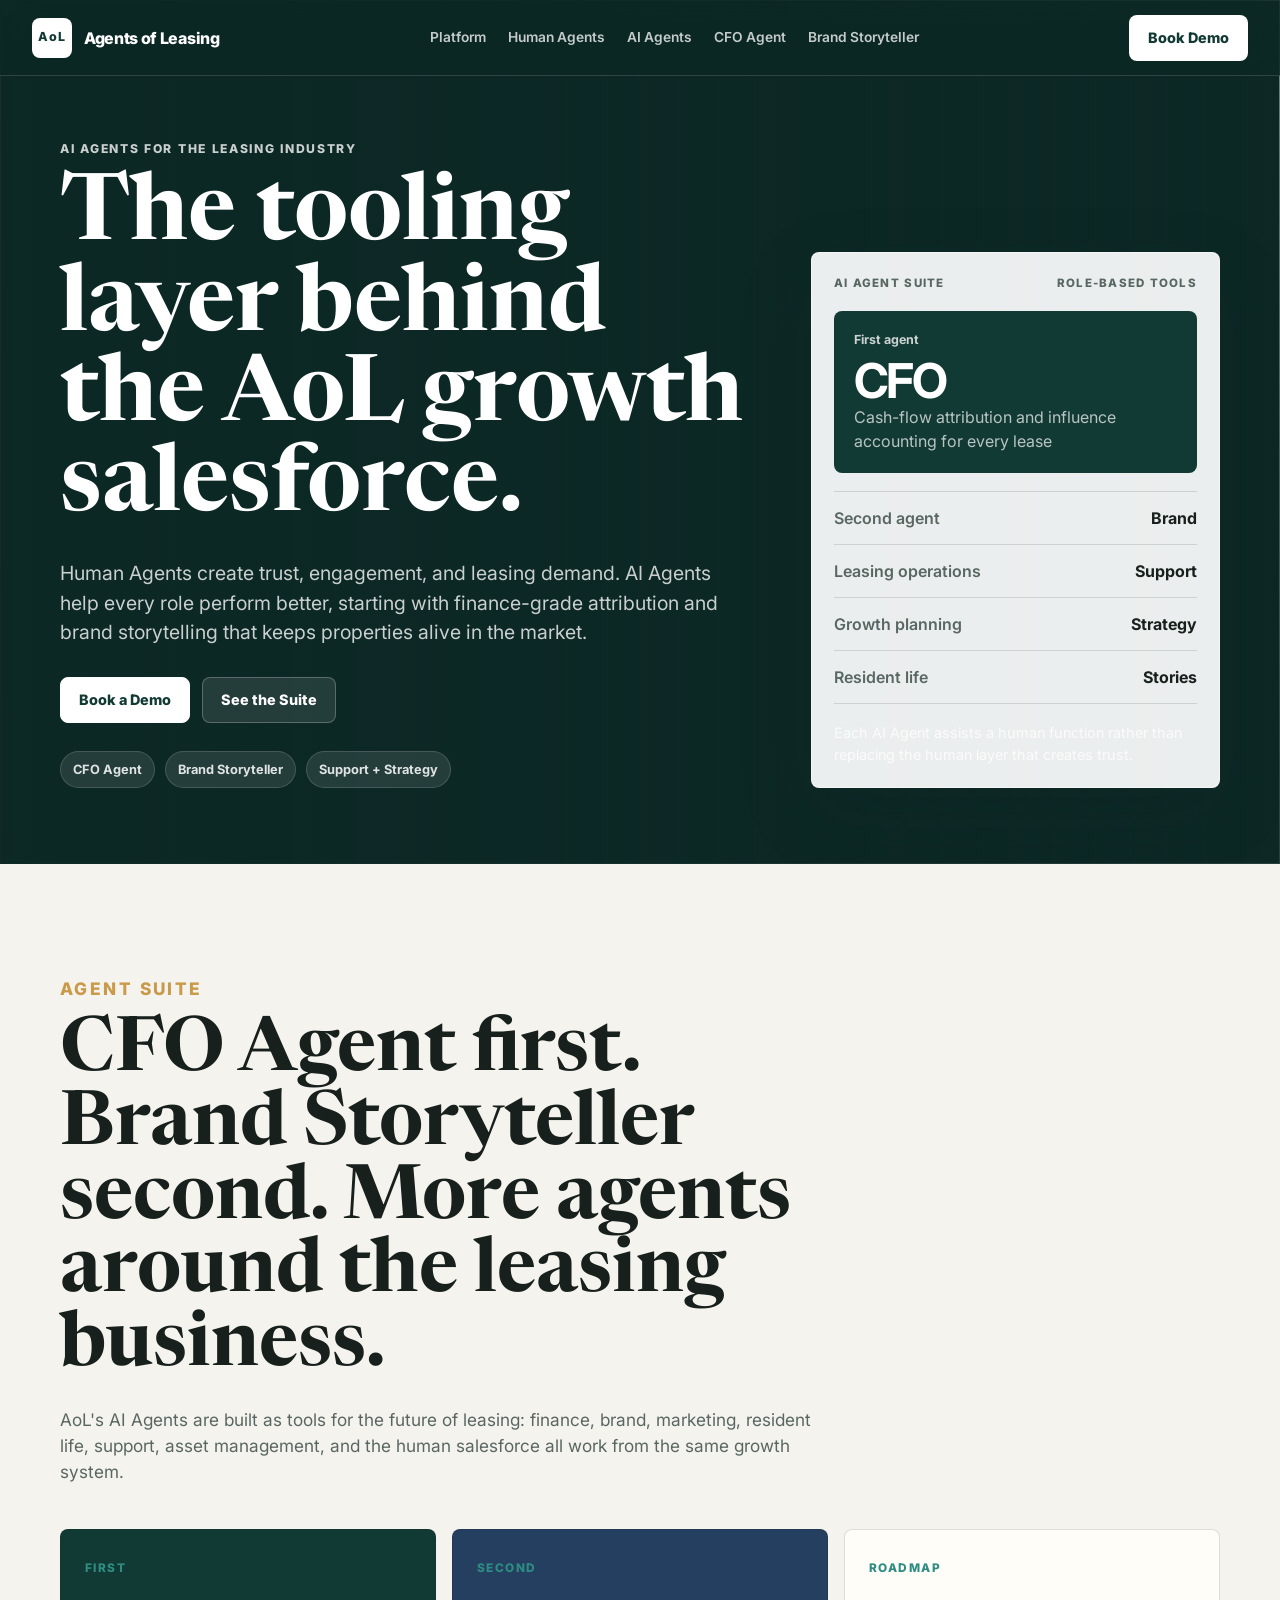
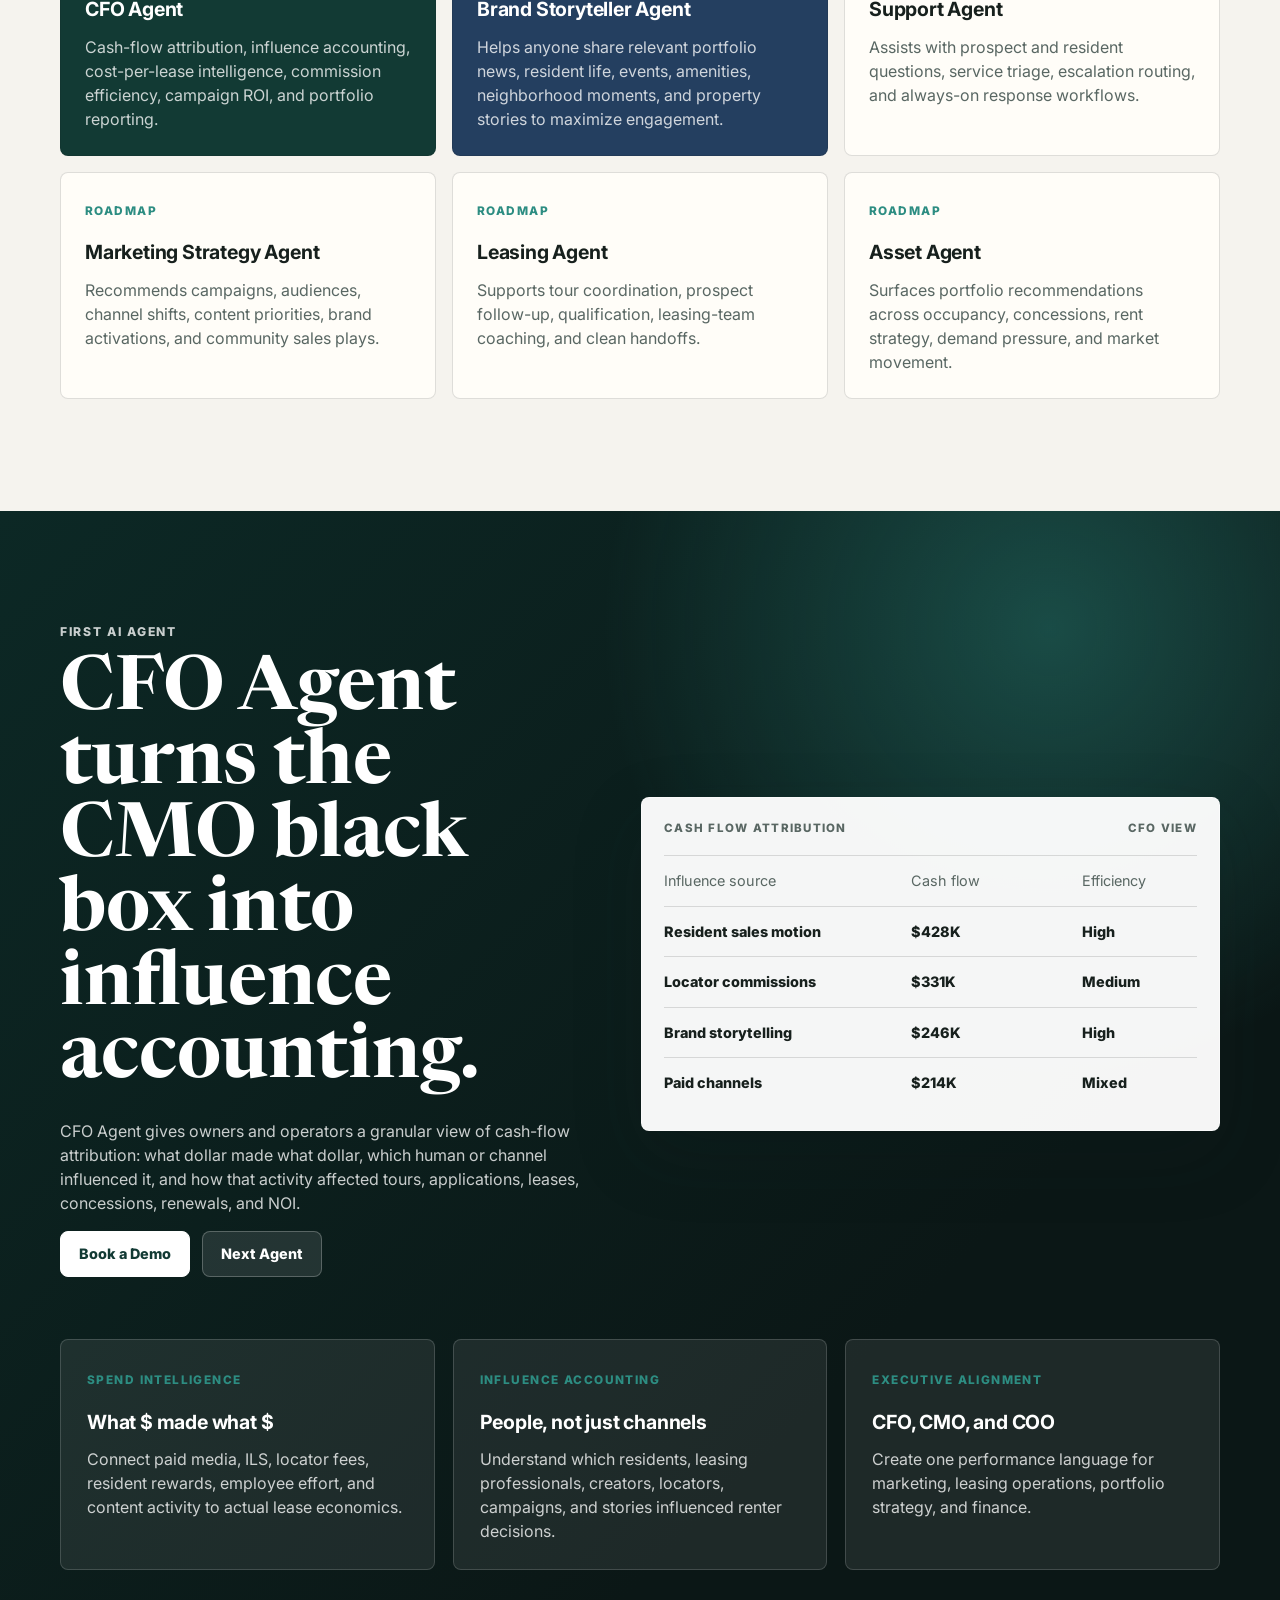
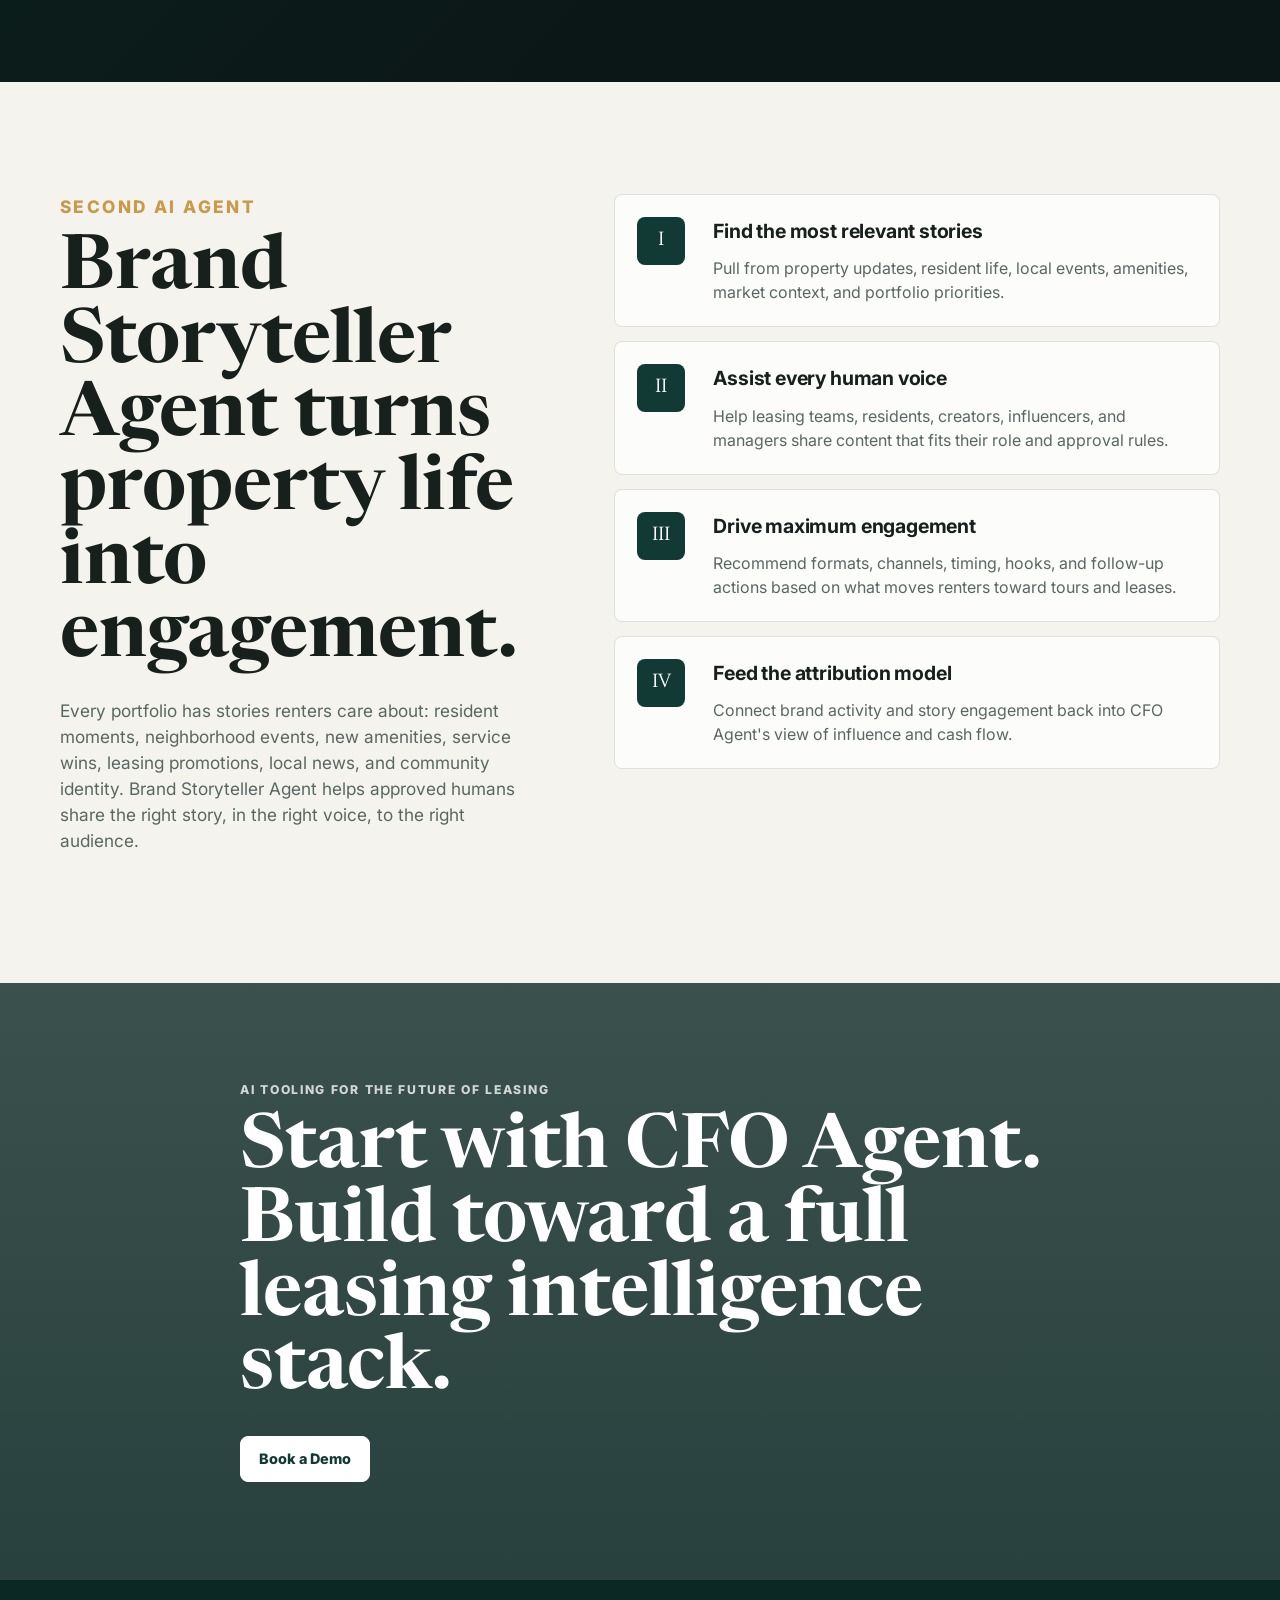
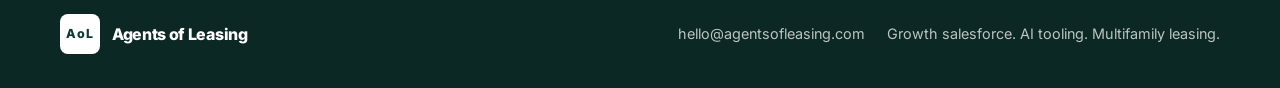
==== ai-agents.html @ eb7c2d9a "Create Agents of Leasing launch site" ====
<!DOCTYPE html>
<html lang="en">
<head>
  <meta charset="UTF-8" />
  <meta name="viewport" content="width=device-width, initial-scale=1.0" />
  <title>Agents of Leasing - AI Agents for the Future of Leasing</title>
  <meta name="description" content="AI Agents for multifamily leasing, starting with the CFO Agent for cash-flow attribution and the Brand Storyteller Agent for portfolio engagement." />
  <meta property="og:title" content="Agents of Leasing - AI Agents for the Future of Leasing" />
  <meta property="og:description" content="CFO Agent first. Brand Storyteller second. A full AI tooling layer for leasing, marketing, support, residents, and asset teams." />
  <meta property="og:type" content="website" />
  <meta property="og:image" content="https://images.unsplash.com/photo-1486406146926-c627a92ad1ab?auto=format&fit=crop&w=1600&q=80" />
  <meta name="twitter:card" content="summary_large_image" />
  <link rel="preconnect" href="https://images.unsplash.com" />
  <link rel="preconnect" href="https://fonts.googleapis.com" />
  <link rel="preconnect" href="https://fonts.gstatic.com" crossorigin />
  <link href="https://fonts.googleapis.com/css2?family=Inter:wght@400;500;600;700;800&family=Newsreader:opsz,wght@6..72,500;6..72,650&display=swap" rel="stylesheet" />
  <link rel="stylesheet" href="styles.css" />
</head>
<body>
  <header class="site-header">
    <a class="brand" href="index.html" aria-label="Agents of Leasing home">
      <span class="brand-mark">AoL</span>
      <span>Agents of Leasing</span>
    </a>
    <button class="nav-toggle" type="button" aria-label="Toggle navigation" aria-expanded="false">
      <span></span>
      <span></span>
      <span></span>
    </button>
    <nav class="site-nav" aria-label="Primary navigation">
      <a href="index.html#model">Platform</a>
      <a href="index.html#advocates">Human Agents</a>
      <a href="ai-agents.html" aria-current="page">AI Agents</a>
      <a href="#cfo-agent">CFO Agent</a>
      <a href="#brand-agent">Brand Storyteller</a>
    </nav>
    <a class="header-cta" href="mailto:hello@agentsofleasing.com?subject=Agents%20of%20Leasing%20Demo">Book Demo</a>
  </header>

  <main id="top">
    <section class="hero section-dark page-hero">
      <div class="hero-media" aria-hidden="true">
        <img src="https://images.unsplash.com/photo-1486406146926-c627a92ad1ab?auto=format&fit=crop&w=2400&q=85" alt="" />
      </div>
      <div class="hero-overlay" aria-hidden="true"></div>
      <div class="container hero-grid">
        <div class="hero-copy">
          <p class="eyebrow">AI agents for the leasing industry</p>
          <h1>The tooling layer behind the AoL growth salesforce.</h1>
          <p class="hero-lede">
            Human Agents create trust, engagement, and leasing demand. AI Agents help every role perform better, starting with finance-grade attribution and brand storytelling that keeps properties alive in the market.
          </p>
          <div class="hero-actions">
            <a class="btn btn-primary" href="mailto:hello@agentsofleasing.com?subject=Agents%20of%20Leasing%20Demo">Book a Demo</a>
            <a class="btn btn-secondary" href="#agent-suite">See the Suite</a>
          </div>
          <div class="hero-points" aria-label="AI agent highlights">
            <span>CFO Agent</span>
            <span>Brand Storyteller</span>
            <span>Support + Strategy</span>
          </div>
        </div>
        <aside class="signal-panel" aria-label="AI agent suite preview">
          <div class="panel-topline">
            <span>AI Agent Suite</span>
            <span>Role-Based Tools</span>
          </div>
          <div class="cashflow-card">
            <p class="metric-label">First agent</p>
            <strong>CFO</strong>
            <span>Cash-flow attribution and influence accounting for every lease</span>
          </div>
          <div class="attribution-list">
            <div>
              <span>Second agent</span>
              <strong>Brand</strong>
            </div>
            <div>
              <span>Leasing operations</span>
              <strong>Support</strong>
            </div>
            <div>
              <span>Growth planning</span>
              <strong>Strategy</strong>
            </div>
            <div>
              <span>Resident life</span>
              <strong>Stories</strong>
            </div>
          </div>
          <p class="panel-note">Each AI Agent assists a human function rather than replacing the human layer that creates trust.</p>
        </aside>
      </div>
    </section>

    <section class="section" id="agent-suite">
      <div class="container">
        <div class="section-heading compact">
          <p class="eyebrow">Agent suite</p>
          <h2>CFO Agent first. Brand Storyteller second. More agents around the leasing business.</h2>
          <p>
            AoL's AI Agents are built as tools for the future of leasing: finance, brand, marketing, resident life, support, asset management, and the human salesforce all work from the same growth system.
          </p>
        </div>
        <div class="agent-grid">
          <article class="feature-card highlighted">
            <span>First</span>
            <h3>CFO Agent</h3>
            <p>Cash-flow attribution, influence accounting, cost-per-lease intelligence, commission efficiency, campaign ROI, and portfolio reporting.</p>
          </article>
          <article class="feature-card highlighted-alt">
            <span>Second</span>
            <h3>Brand Storyteller Agent</h3>
            <p>Helps anyone share relevant portfolio news, resident life, events, amenities, neighborhood moments, and property stories to maximize engagement.</p>
          </article>
          <article class="feature-card">
            <span>Roadmap</span>
            <h3>Support Agent</h3>
            <p>Assists with prospect and resident questions, service triage, escalation routing, and always-on response workflows.</p>
          </article>
          <article class="feature-card">
            <span>Roadmap</span>
            <h3>Marketing Strategy Agent</h3>
            <p>Recommends campaigns, audiences, channel shifts, content priorities, brand activations, and community sales plays.</p>
          </article>
          <article class="feature-card">
            <span>Roadmap</span>
            <h3>Leasing Agent</h3>
            <p>Supports tour coordination, prospect follow-up, qualification, leasing-team coaching, and clean handoffs.</p>
          </article>
          <article class="feature-card">
            <span>Roadmap</span>
            <h3>Asset Agent</h3>
            <p>Surfaces portfolio recommendations across occupancy, concessions, rent strategy, demand pressure, and market movement.</p>
          </article>
        </div>
      </div>
    </section>

    <section class="section cfo-section section-dark" id="cfo-agent">
      <div class="container cfo-grid">
        <div>
          <p class="eyebrow">First AI Agent</p>
          <h2>CFO Agent turns the CMO black box into influence accounting.</h2>
          <p>
            CFO Agent gives owners and operators a granular view of cash-flow attribution: what dollar made what dollar, which human or channel influenced it, and how that activity affected tours, applications, leases, concessions, renewals, and NOI.
          </p>
          <div class="hero-actions">
            <a class="btn btn-primary" href="mailto:hello@agentsofleasing.com?subject=Agents%20of%20Leasing%20Demo">Book a Demo</a>
            <a class="btn btn-secondary" href="#brand-agent">Next Agent</a>
          </div>
        </div>
        <div class="ledger">
          <div class="ledger-header">
            <span>Cash Flow Attribution</span>
            <span>CFO View</span>
          </div>
          <div class="ledger-row">
            <span>Influence source</span>
            <span>Cash flow</span>
            <span>Efficiency</span>
          </div>
          <div class="ledger-row strong">
            <span>Resident sales motion</span>
            <span>$428K</span>
            <span>High</span>
          </div>
          <div class="ledger-row strong">
            <span>Locator commissions</span>
            <span>$331K</span>
            <span>Medium</span>
          </div>
          <div class="ledger-row strong">
            <span>Brand storytelling</span>
            <span>$246K</span>
            <span>High</span>
          </div>
          <div class="ledger-row strong">
            <span>Paid channels</span>
            <span>$214K</span>
            <span>Mixed</span>
          </div>
        </div>
      </div>
      <div class="container intelligence-grid">
        <article>
          <span>Spend intelligence</span>
          <h3>What $ made what $</h3>
          <p>Connect paid media, ILS, locator fees, resident rewards, employee effort, and content activity to actual lease economics.</p>
        </article>
        <article>
          <span>Influence accounting</span>
          <h3>People, not just channels</h3>
          <p>Understand which residents, leasing professionals, creators, locators, campaigns, and stories influenced renter decisions.</p>
        </article>
        <article>
          <span>Executive alignment</span>
          <h3>CFO, CMO, and COO</h3>
          <p>Create one performance language for marketing, leasing operations, portfolio strategy, and finance.</p>
        </article>
      </div>
    </section>

    <section class="section" id="brand-agent">
      <div class="container split">
        <div>
          <p class="eyebrow">Second AI Agent</p>
          <h2>Brand Storyteller Agent turns property life into engagement.</h2>
          <p>
            Every portfolio has stories renters care about: resident moments, neighborhood events, new amenities, service wins, leasing promotions, local news, and community identity. Brand Storyteller Agent helps approved humans share the right story, in the right voice, to the right audience.
          </p>
        </div>
        <ol class="steps">
          <li>
            <span>I</span>
            <div>
              <h3>Find the most relevant stories</h3>
              <p>Pull from property updates, resident life, local events, amenities, market context, and portfolio priorities.</p>
            </div>
          </li>
          <li>
            <span>II</span>
            <div>
              <h3>Assist every human voice</h3>
              <p>Help leasing teams, residents, creators, influencers, and managers share content that fits their role and approval rules.</p>
            </div>
          </li>
          <li>
            <span>III</span>
            <div>
              <h3>Drive maximum engagement</h3>
              <p>Recommend formats, channels, timing, hooks, and follow-up actions based on what moves renters toward tours and leases.</p>
            </div>
          </li>
          <li>
            <span>IV</span>
            <div>
              <h3>Feed the attribution model</h3>
              <p>Connect brand activity and story engagement back into CFO Agent's view of influence and cash flow.</p>
            </div>
          </li>
        </ol>
      </div>
    </section>

    <section class="final-cta section-dark">
      <div class="container final-inner">
        <p class="eyebrow">AI tooling for the future of leasing</p>
        <h2>Start with CFO Agent. Build toward a full leasing intelligence stack.</h2>
        <a class="btn btn-primary" href="mailto:hello@agentsofleasing.com?subject=Agents%20of%20Leasing%20Demo">Book a Demo</a>
      </div>
    </section>
  </main>

  <footer class="site-footer">
    <div class="container footer-inner">
      <a class="brand" href="index.html" aria-label="Agents of Leasing home">
        <span class="brand-mark">AoL</span>
        <span>Agents of Leasing</span>
      </a>
      <div>
        <a href="mailto:hello@agentsofleasing.com">hello@agentsofleasing.com</a>
        <span>Growth salesforce. AI tooling. Multifamily leasing.</span>
      </div>
    </div>
  </footer>

  <script src="script.js"></script>
</body>
</html>
---- styles.css ----
:root {
  --ink: #17201d;
  --muted: #596763;
  --paper: #f5f3ee;
  --paper-strong: #fffdf8;
  --line: rgba(23, 32, 29, 0.14);
  --forest: #123a34;
  --forest-2: #0c2825;
  --teal: #2d8d82;
  --gold: #c99a4a;
  --sage: #dfe8df;
  --white: #ffffff;
  --shadow: 0 24px 70px rgba(15, 35, 31, 0.18);
}

* {
  box-sizing: border-box;
}

html {
  scroll-behavior: smooth;
}

body {
  margin: 0;
  background: var(--paper);
  color: var(--ink);
  font-family: Inter, system-ui, -apple-system, BlinkMacSystemFont, "Segoe UI", sans-serif;
  line-height: 1.5;
}

body.nav-open {
  overflow: hidden;
}

a {
  color: inherit;
  text-decoration: none;
}

img {
  display: block;
  max-width: 100%;
}

.container {
  width: min(1160px, calc(100% - 40px));
  margin: 0 auto;
}

.site-header {
  position: fixed;
  top: 0;
  left: 0;
  right: 0;
  z-index: 20;
  display: grid;
  grid-template-columns: auto 1fr auto;
  align-items: center;
  gap: 28px;
  min-height: 76px;
  padding: 0 32px;
  color: var(--white);
  background: rgba(12, 40, 37, 0.78);
  border-bottom: 1px solid rgba(255, 255, 255, 0.14);
  backdrop-filter: blur(18px);
}

.brand {
  display: inline-flex;
  align-items: center;
  gap: 12px;
  font-weight: 800;
  letter-spacing: -0.02em;
}

.brand-mark {
  display: grid;
  place-items: center;
  width: 40px;
  height: 40px;
  color: var(--forest);
  background: var(--white);
  border-radius: 8px;
  font-size: 0.78rem;
  letter-spacing: 0.08em;
}

.site-nav {
  justify-self: center;
  display: flex;
  align-items: center;
  gap: 22px;
  color: rgba(255, 255, 255, 0.76);
  font-size: 0.86rem;
  font-weight: 600;
}

.site-nav a:hover {
  color: var(--white);
}

.header-cta,
.btn {
  display: inline-flex;
  align-items: center;
  justify-content: center;
  min-height: 46px;
  padding: 0 18px;
  border-radius: 8px;
  font-size: 0.9rem;
  font-weight: 800;
  border: 1px solid transparent;
  white-space: nowrap;
}

.header-cta {
  color: var(--forest);
  background: var(--white);
}

.nav-toggle {
  display: none;
  width: 44px;
  height: 44px;
  margin-left: auto;
  border: 1px solid rgba(255, 255, 255, 0.18);
  border-radius: 8px;
  background: rgba(255, 255, 255, 0.08);
}

.nav-toggle span {
  display: block;
  width: 18px;
  height: 2px;
  margin: 4px auto;
  background: var(--white);
}

.section {
  padding: 112px 0;
}

.section-dark {
  color: var(--white);
  background: var(--forest-2);
}

.hero {
  position: relative;
  min-height: 780px;
  display: flex;
  align-items: center;
  padding: 140px 0 76px;
  overflow: hidden;
}

.page-hero {
  min-height: 720px;
}

.hero-media,
.hero-overlay {
  position: absolute;
  inset: 0;
}

.hero-media img {
  width: 100%;
  height: 100%;
  object-fit: cover;
}

.hero-overlay {
  background:
    linear-gradient(90deg, rgba(12, 40, 37, 0.94) 0%, rgba(12, 40, 37, 0.84) 44%, rgba(12, 40, 37, 0.36) 100%),
    linear-gradient(0deg, rgba(12, 40, 37, 0.76), rgba(12, 40, 37, 0.08));
}

.hero-grid {
  position: relative;
  display: grid;
  grid-template-columns: minmax(0, 1.05fr) minmax(360px, 0.62fr);
  align-items: end;
  gap: 58px;
}

.hero-copy {
  max-width: 780px;
}

.eyebrow {
  margin: 0 0 14px;
  color: var(--gold);
  font-size: 0.76rem;
  font-weight: 800;
  letter-spacing: 0.14em;
  text-transform: uppercase;
}

h1,
h2,
h3,
p {
  margin-top: 0;
}

h1,
h2 {
  font-family: Newsreader, Georgia, serif;
  font-weight: 650;
  line-height: 0.98;
  letter-spacing: 0;
}

h1 {
  margin-bottom: 26px;
  font-size: clamp(3.9rem, 7.2vw, 5.8rem);
  max-width: 860px;
}

h2 {
  margin-bottom: 22px;
  font-size: clamp(2.65rem, 6vw, 4.7rem);
}

h3 {
  margin-bottom: 10px;
  font-size: 1.22rem;
  letter-spacing: -0.01em;
}

p {
  color: var(--muted);
}

.section-dark p,
.section-dark .hero-lede {
  color: rgba(255, 255, 255, 0.78);
}

.hero-lede {
  max-width: 680px;
  margin-bottom: 30px;
  font-size: 1.22rem;
}

.hero-actions {
  display: flex;
  flex-wrap: wrap;
  gap: 12px;
  align-items: center;
  margin-bottom: 28px;
}

.btn-primary {
  color: var(--forest);
  background: var(--white);
  border-color: var(--white);
}

.btn-primary:hover {
  transform: translateY(-1px);
}

.btn-secondary {
  color: var(--white);
  background: rgba(255, 255, 255, 0.1);
  border-color: rgba(255, 255, 255, 0.24);
}

.hero-points {
  display: flex;
  flex-wrap: wrap;
  gap: 10px;
}

.hero-points span {
  padding: 8px 12px;
  color: rgba(255, 255, 255, 0.86);
  background: rgba(255, 255, 255, 0.1);
  border: 1px solid rgba(255, 255, 255, 0.15);
  border-radius: 999px;
  font-size: 0.8rem;
  font-weight: 700;
}

.signal-panel,
.ledger {
  background: rgba(255, 255, 255, 0.92);
  color: var(--ink);
  border: 1px solid rgba(255, 255, 255, 0.44);
  border-radius: 8px;
  box-shadow: var(--shadow);
}

.signal-panel {
  padding: 22px;
}

.panel-topline,
.ledger-header,
.ledger-row,
.attribution-list div {
  display: flex;
  align-items: center;
  justify-content: space-between;
  gap: 18px;
}

.panel-topline,
.ledger-header {
  margin-bottom: 18px;
  color: var(--muted);
  font-size: 0.72rem;
  font-weight: 800;
  letter-spacing: 0.11em;
  text-transform: uppercase;
}

.cashflow-card {
  padding: 20px;
  background: var(--forest);
  border-radius: 8px;
}

.cashflow-card strong {
  display: block;
  color: var(--white);
  font-size: 3rem;
  line-height: 1;
  letter-spacing: -0.05em;
}

.cashflow-card span,
.metric-label {
  color: rgba(255, 255, 255, 0.7);
}

.metric-label {
  margin-bottom: 8px;
  font-size: 0.78rem;
  font-weight: 700;
}

.attribution-list {
  margin: 18px 0;
  border-top: 1px solid var(--line);
}

.attribution-list div {
  padding: 14px 0;
  border-bottom: 1px solid var(--line);
}

.attribution-list span {
  color: var(--muted);
  font-weight: 600;
}

.panel-note {
  margin-bottom: 0;
  font-size: 0.9rem;
}

.section-heading {
  max-width: 850px;
  margin-bottom: 44px;
}

.section-heading.compact {
  max-width: 760px;
}

.section-heading p,
.split > div > p,
.faq-grid > div > p {
  font-size: 1.08rem;
}

.problem-grid,
.intelligence-grid,
.outcomes {
  display: grid;
  grid-template-columns: repeat(3, 1fr);
  gap: 18px;
}

.problem-grid article,
.intelligence-grid article,
.feature-card,
.faq-list details {
  background: var(--paper-strong);
  border: 1px solid var(--line);
  border-radius: 8px;
}

.problem-grid article,
.intelligence-grid article {
  padding: 26px;
}

.problem-grid span,
.feature-card span,
.intelligence-grid span {
  display: inline-block;
  margin-bottom: 18px;
  color: var(--teal);
  font-size: 0.74rem;
  font-weight: 800;
  letter-spacing: 0.12em;
  text-transform: uppercase;
}

.band,
.outcome-band {
  background: var(--sage);
}

.split {
  display: grid;
  grid-template-columns: minmax(0, 0.8fr) minmax(420px, 1fr);
  gap: 70px;
  align-items: start;
}

.steps {
  display: grid;
  gap: 14px;
  padding: 0;
  margin: 0;
  list-style: none;
}

.steps li {
  display: grid;
  grid-template-columns: 58px 1fr;
  gap: 18px;
  padding: 22px;
  background: rgba(255, 255, 255, 0.72);
  border: 1px solid rgba(23, 32, 29, 0.12);
  border-radius: 8px;
}

.steps li > span {
  display: grid;
  place-items: center;
  width: 48px;
  height: 48px;
  color: var(--white);
  background: var(--forest);
  border-radius: 8px;
  font-family: Newsreader, Georgia, serif;
  font-size: 1.24rem;
}

.steps p,
.feature-card p,
.problem-grid p,
.intelligence-grid p,
.faq-list p {
  margin-bottom: 0;
}

.advocate-grid {
  display: grid;
  grid-template-columns: 1.15fr 1fr 1fr;
  gap: 18px;
}

.community-proof {
  display: grid;
  grid-template-columns: repeat(3, 1fr);
  gap: 0;
  margin: 0 0 22px;
  background: var(--forest);
  border: 1px solid rgba(23, 32, 29, 0.14);
  border-radius: 8px;
  overflow: hidden;
}

.community-proof div {
  display: grid;
  gap: 8px;
  padding: 22px;
  border-right: 1px solid rgba(255, 255, 255, 0.16);
}

.community-proof div:last-child {
  border-right: 0;
}

.community-proof strong {
  color: var(--white);
  font-size: 1.05rem;
}

.community-proof span {
  color: rgba(255, 255, 255, 0.72);
}

.feature-card {
  padding: 24px;
}

.advocate-card {
  grid-row: span 2;
  padding: 0;
  overflow: hidden;
}

.advocate-card img {
  width: 100%;
  height: 270px;
  object-fit: cover;
}

.advocate-card div {
  padding: 24px;
}

.cfo-section {
  background:
    radial-gradient(circle at 82% 10%, rgba(45, 141, 130, 0.42), transparent 30%),
    linear-gradient(135deg, var(--forest-2), #0b1716 70%);
}

.cfo-grid {
  display: grid;
  grid-template-columns: minmax(0, 0.9fr) minmax(440px, 1fr);
  gap: 60px;
  align-items: center;
}

.ledger {
  padding: 22px;
  background: rgba(255, 255, 255, 0.96);
}

.ledger-row {
  display: grid;
  grid-template-columns: 1.2fr 0.8fr 0.6fr;
  padding: 14px 0;
  border-top: 1px solid var(--line);
  color: var(--muted);
  font-size: 0.9rem;
}

.ledger-row.strong {
  color: var(--ink);
  font-weight: 800;
}

.intelligence-grid {
  margin-top: 34px;
}

.intelligence-grid article {
  background: rgba(255, 255, 255, 0.08);
  border-color: rgba(255, 255, 255, 0.16);
}

.intelligence-grid h3 {
  color: var(--white);
}

.roadmap-grid {
  display: grid;
  grid-template-columns: repeat(5, 1fr);
  gap: 14px;
}

.agent-grid {
  display: grid;
  grid-template-columns: repeat(3, 1fr);
  gap: 16px;
}

.highlighted {
  background: var(--forest);
  color: var(--white);
}

.highlighted p,
.highlighted-alt p {
  color: rgba(255, 255, 255, 0.78);
}

.highlighted-alt {
  background: #243f60;
  color: var(--white);
}

.outcomes {
  gap: 0;
  border: 1px solid var(--line);
  border-radius: 8px;
  overflow: hidden;
  background: var(--paper-strong);
}

.outcomes div {
  display: grid;
  gap: 10px;
  padding: 28px;
  border-right: 1px solid var(--line);
}

.outcomes div:last-child {
  border-right: 0;
}

.outcomes strong {
  font-size: 1.12rem;
}

.outcomes span {
  color: var(--muted);
}

.faq-grid {
  display: grid;
  grid-template-columns: minmax(0, 0.58fr) minmax(0, 1fr);
  gap: 60px;
}

.faq-list {
  display: grid;
  gap: 12px;
}

.faq-list details {
  padding: 20px 22px;
}

.faq-list summary {
  cursor: pointer;
  font-weight: 800;
}

.faq-list p {
  margin-top: 14px;
}

.final-cta {
  padding: 98px 0;
  background:
    linear-gradient(rgba(12, 40, 37, 0.8), rgba(12, 40, 37, 0.88)),
    url("https://images.unsplash.com/photo-1600573472550-8090b5e0745e?auto=format&fit=crop&w=2400&q=85") center/cover;
}

.final-inner {
  display: grid;
  justify-items: start;
  max-width: 800px;
}

.final-inner h2 {
  margin-bottom: 28px;
}

.site-footer {
  padding: 34px 0;
  background: var(--forest-2);
  color: var(--white);
}

.footer-inner {
  display: flex;
  align-items: center;
  justify-content: space-between;
  gap: 24px;
}

.footer-inner > div {
  display: flex;
  flex-wrap: wrap;
  justify-content: flex-end;
  gap: 14px 22px;
  color: rgba(255, 255, 255, 0.72);
  font-size: 0.9rem;
}

.footer-inner a:hover {
  color: var(--white);
}

@media (max-width: 980px) {
  .site-header {
    grid-template-columns: 1fr auto auto;
    padding: 0 20px;
  }

  .nav-toggle {
    display: block;
  }

  .site-nav {
    position: fixed;
    top: 76px;
    left: 0;
    right: 0;
    display: none;
    flex-direction: column;
    align-items: stretch;
    gap: 0;
    padding: 12px 20px 22px;
    background: rgba(12, 40, 37, 0.98);
    border-bottom: 1px solid rgba(255, 255, 255, 0.14);
  }

  .site-nav a {
    padding: 14px 0;
    border-bottom: 1px solid rgba(255, 255, 255, 0.1);
  }

  body.nav-open .site-nav {
    display: flex;
  }

  .hero {
    min-height: auto;
  }

  .hero-grid,
  .split,
  .cfo-grid,
  .faq-grid {
    grid-template-columns: 1fr;
  }

  .problem-grid,
  .intelligence-grid,
  .community-proof,
  .outcomes {
    grid-template-columns: 1fr;
  }

  .outcomes div {
    border-right: 0;
    border-bottom: 1px solid var(--line);
  }

  .outcomes div:last-child {
    border-bottom: 0;
  }

  .community-proof div {
    border-right: 0;
    border-bottom: 1px solid rgba(255, 255, 255, 0.16);
  }

  .community-proof div:last-child {
    border-bottom: 0;
  }

  .advocate-grid,
  .roadmap-grid,
  .agent-grid {
    grid-template-columns: repeat(2, 1fr);
  }

  .advocate-card {
    grid-row: auto;
    grid-column: span 2;
  }
}

@media (max-width: 640px) {
  .container {
    width: min(100% - 28px, 1160px);
  }

  .site-header {
    min-height: 68px;
    gap: 12px;
    padding: 0 14px;
  }

  .brand {
    gap: 9px;
    font-size: 0.9rem;
  }

  .brand-mark {
    width: 34px;
    height: 34px;
    border-radius: 7px;
    font-size: 0.68rem;
  }

  .header-cta {
    display: none;
  }

  .site-nav {
    top: 68px;
  }

  .section {
    padding: 76px 0;
  }

  .hero {
    padding-top: 116px;
  }

  h1 {
    font-size: clamp(2.8rem, 12.5vw, 4rem);
  }

  h2 {
    font-size: clamp(2.18rem, 11vw, 3.25rem);
  }

  .hero-lede {
    font-size: 1.05rem;
  }

  .hero-actions,
  .btn {
    width: 100%;
  }

  .btn {
    white-space: normal;
    text-align: center;
  }

  .signal-panel,
  .ledger {
    padding: 16px;
  }

  .cashflow-card strong {
    font-size: 2.35rem;
  }

  .steps li {
    grid-template-columns: 1fr;
  }

  .advocate-grid,
  .roadmap-grid,
  .agent-grid {
    grid-template-columns: 1fr;
  }

  .advocate-card {
    grid-column: auto;
  }

  .ledger-row {
    grid-template-columns: 1fr;
    gap: 3px;
  }

  .footer-inner {
    align-items: flex-start;
    flex-direction: column;
  }

  .footer-inner > div {
    justify-content: flex-start;
  }
}
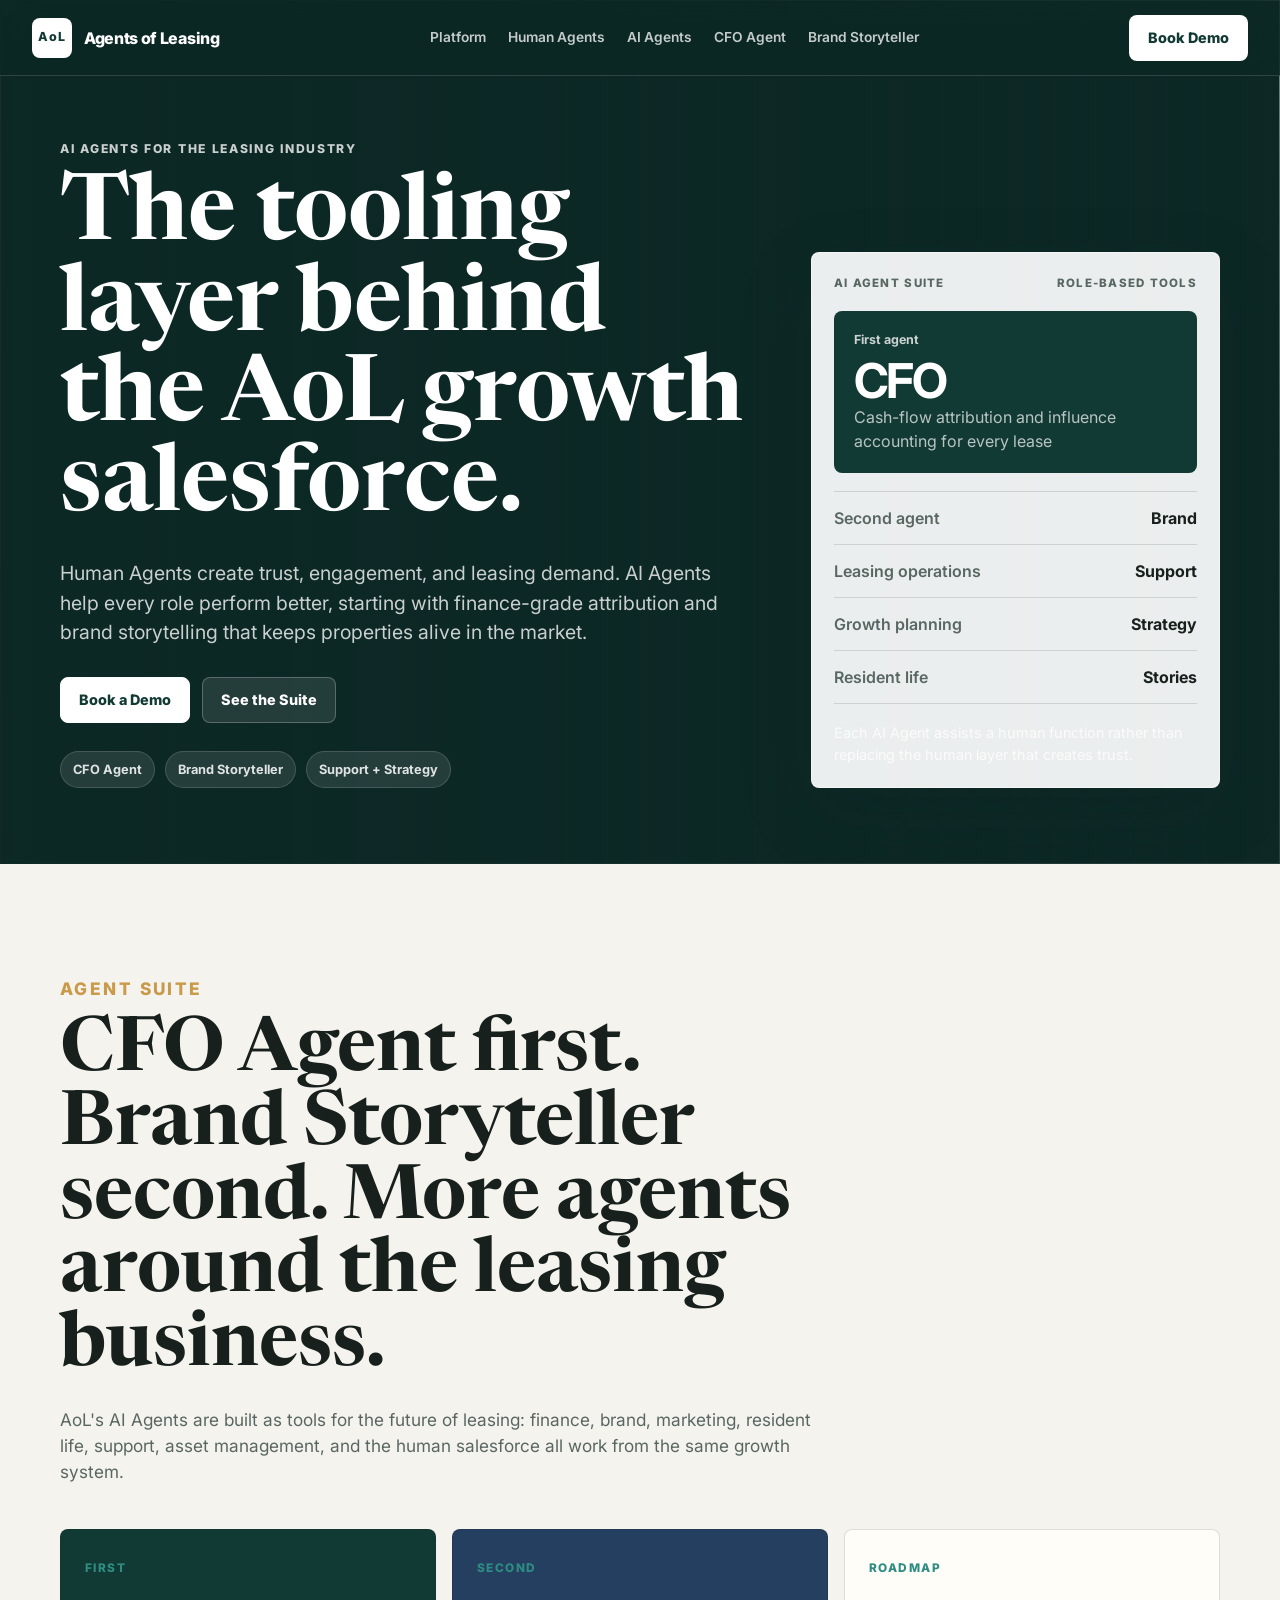
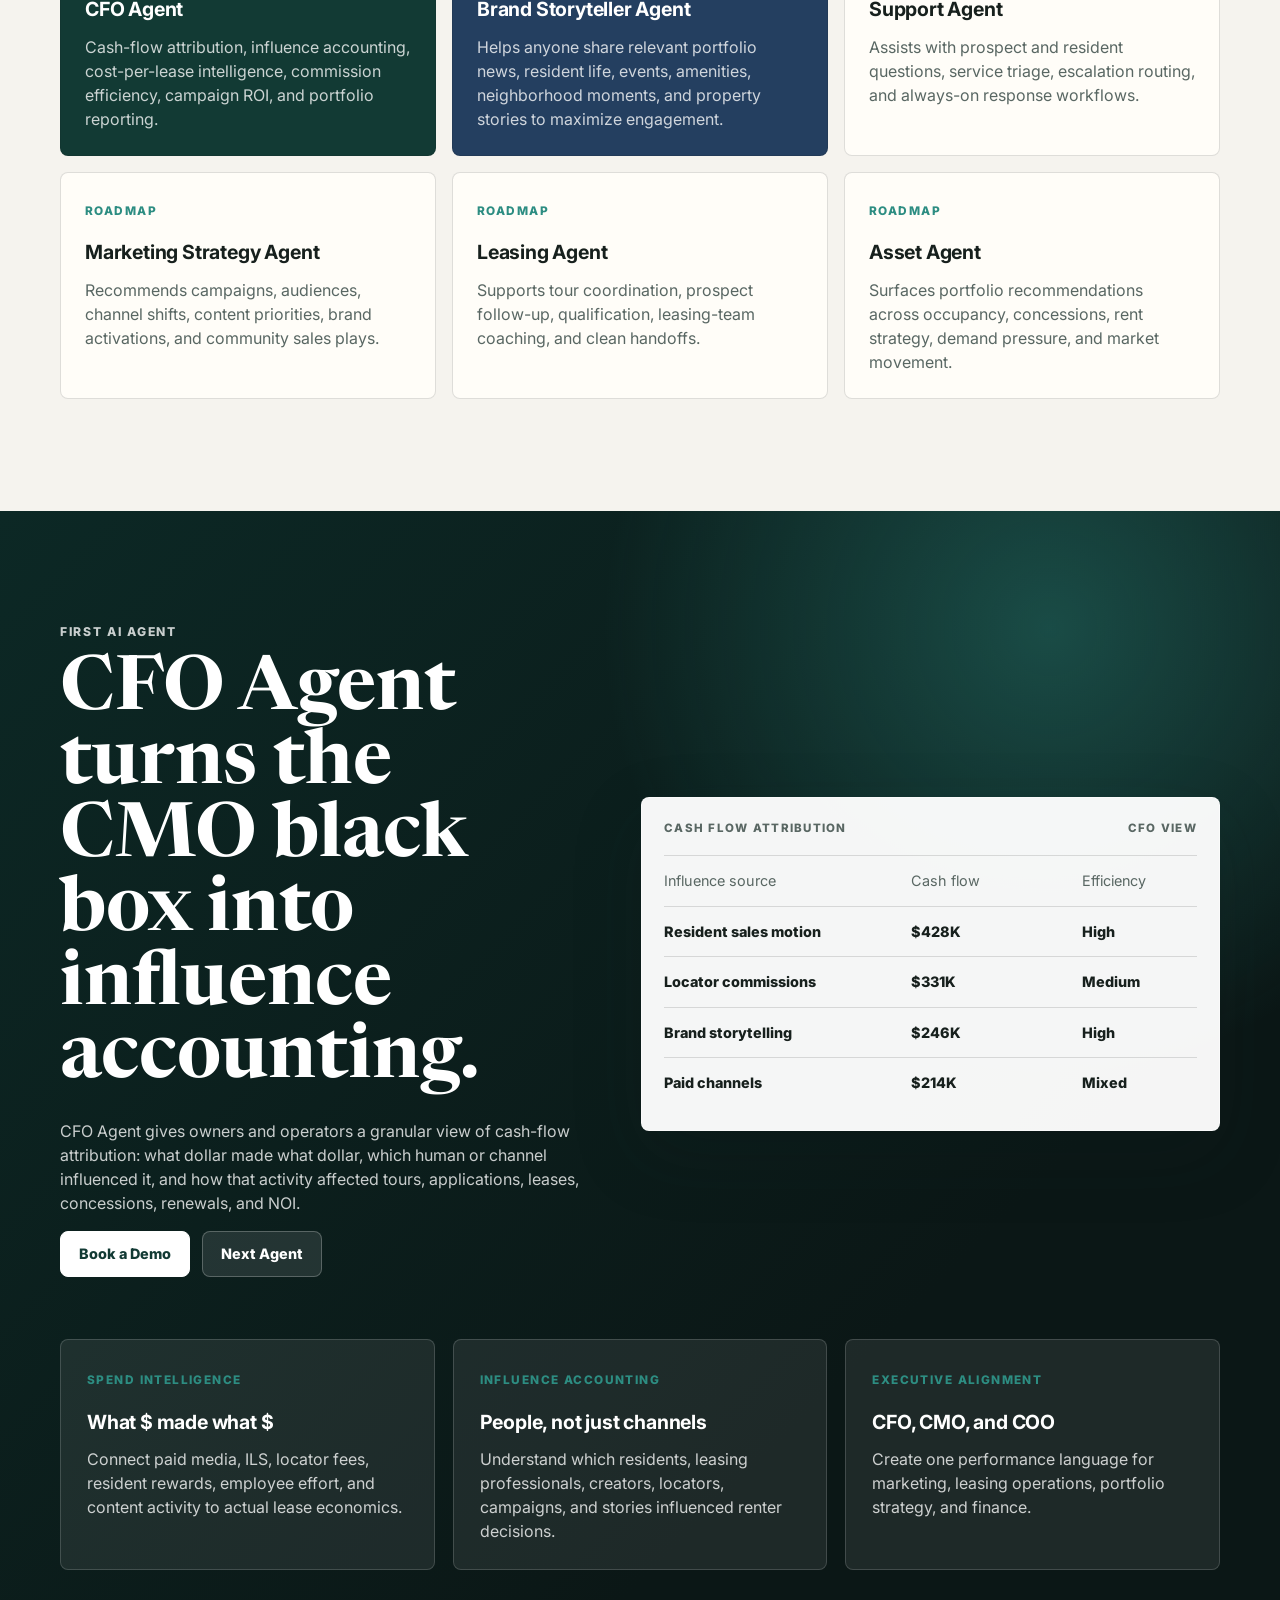
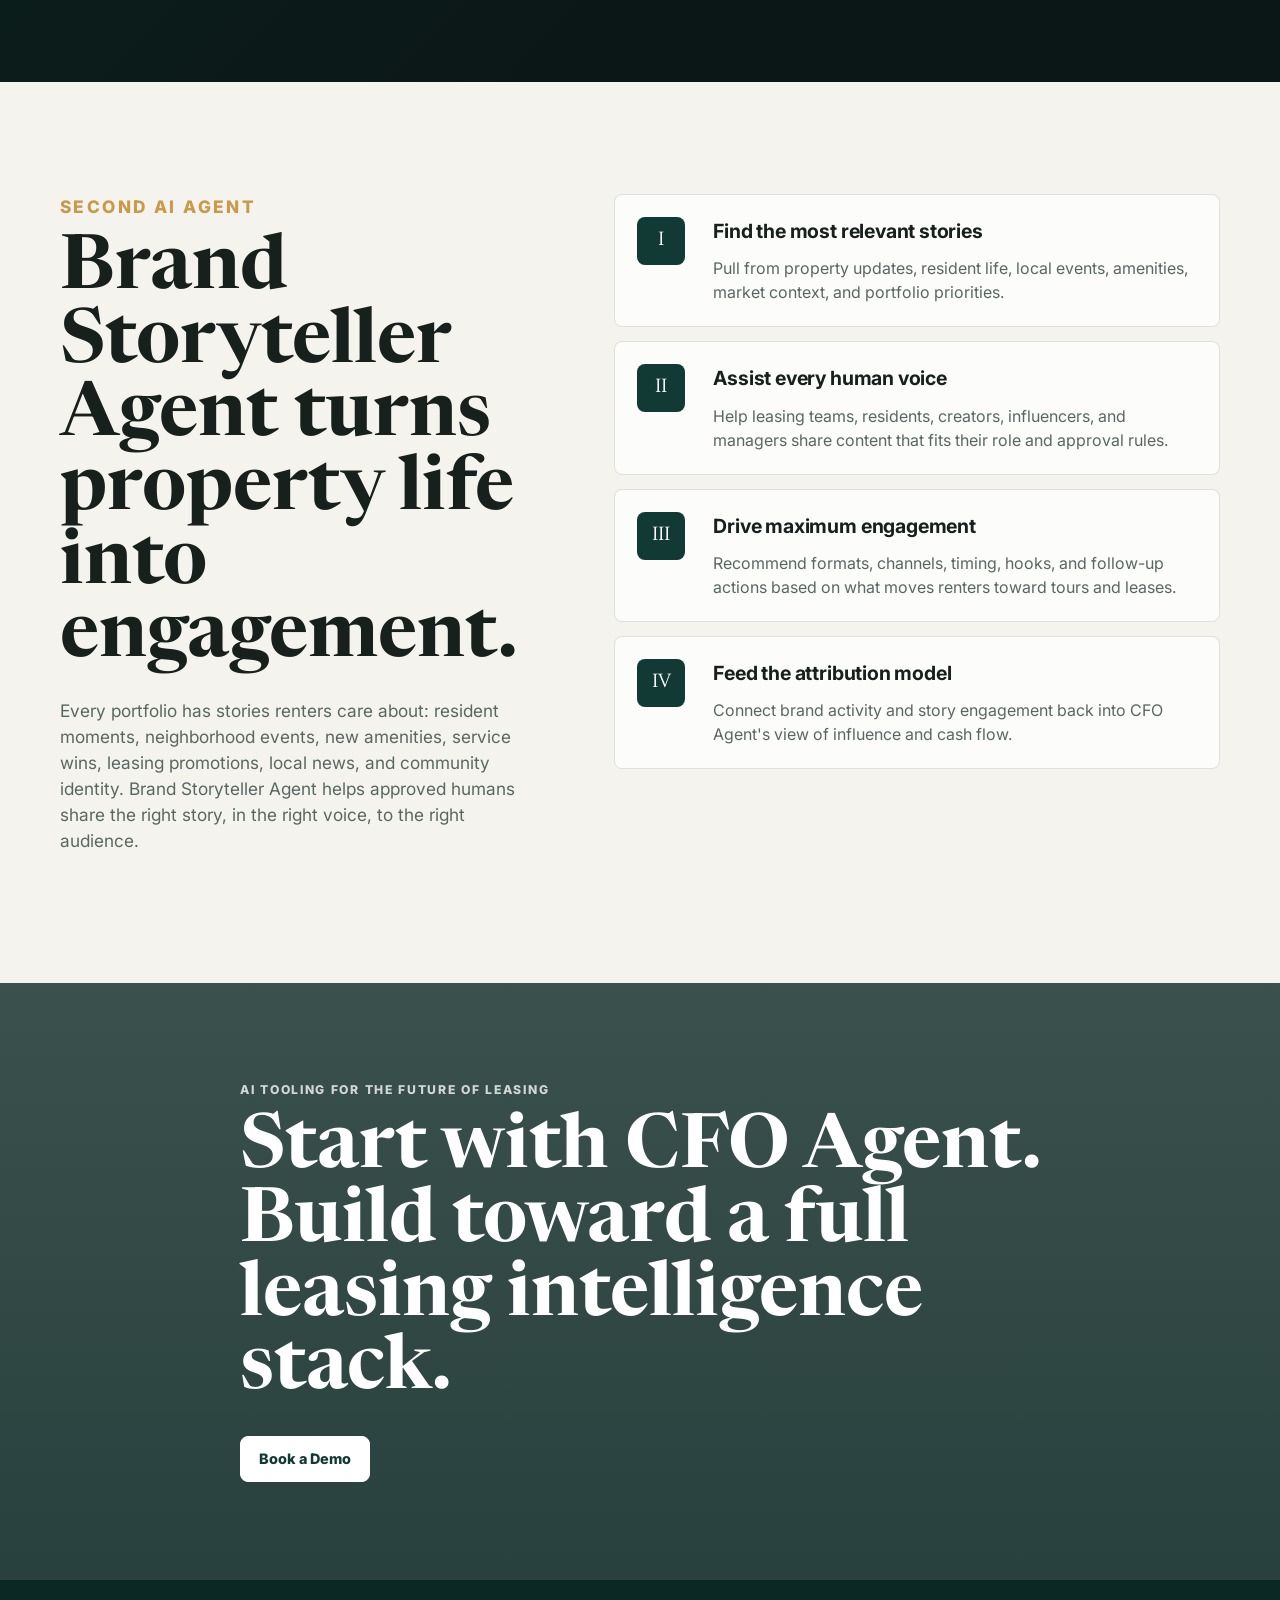
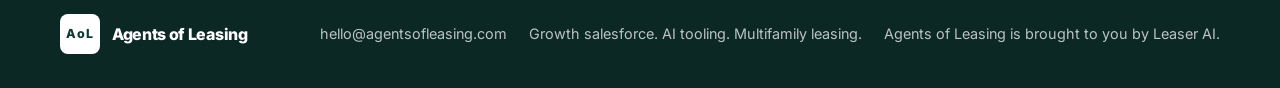
==== commit 57c18b77: "Add Leaser AI footer attribution" ====
--- a/ai-agents.html
+++ b/ai-agents.html
@@ -261,6 +261,7 @@
       <div>
         <a href="mailto:hello@agentsofleasing.com">hello@agentsofleasing.com</a>
         <span>Growth salesforce. AI tooling. Multifamily leasing.</span>
+        <span>Agents of Leasing is brought to you by <a href="https://LeaserAI.com">Leaser AI</a>.</span>
       </div>
     </div>
   </footer>
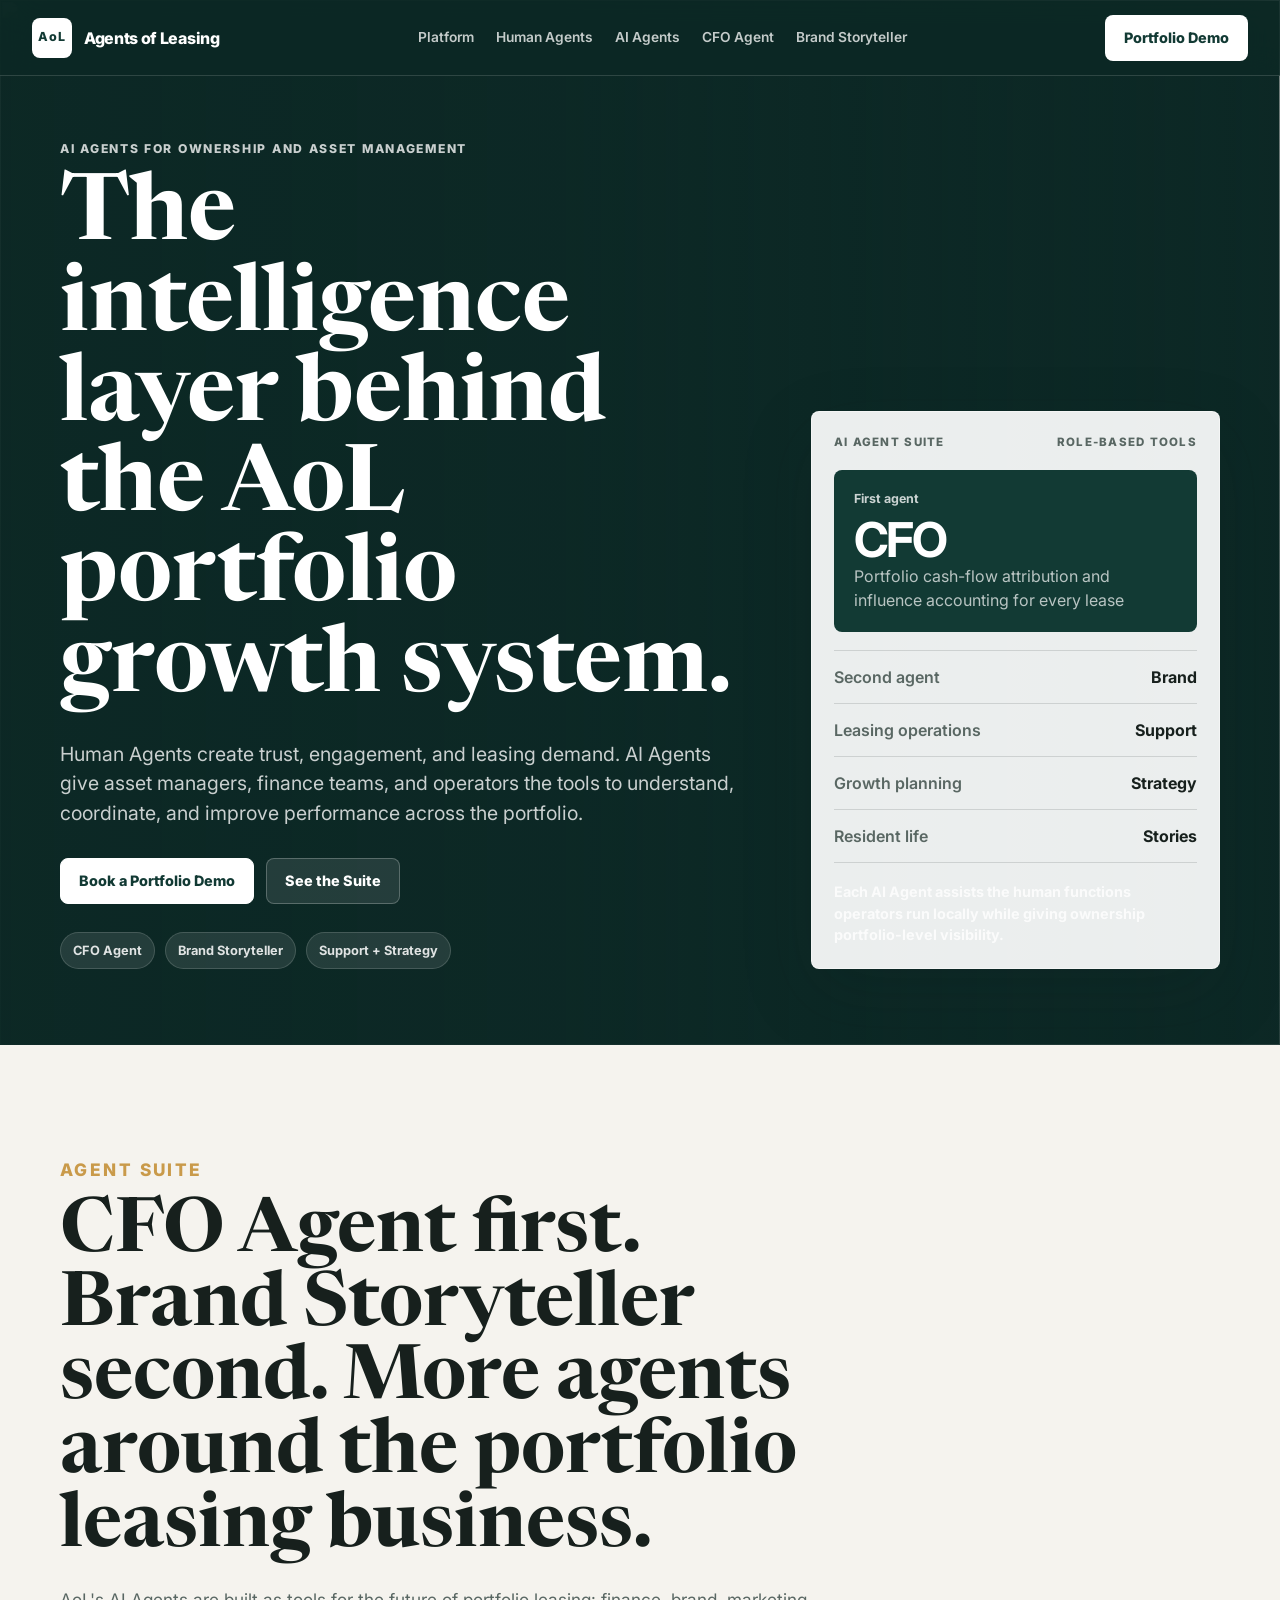
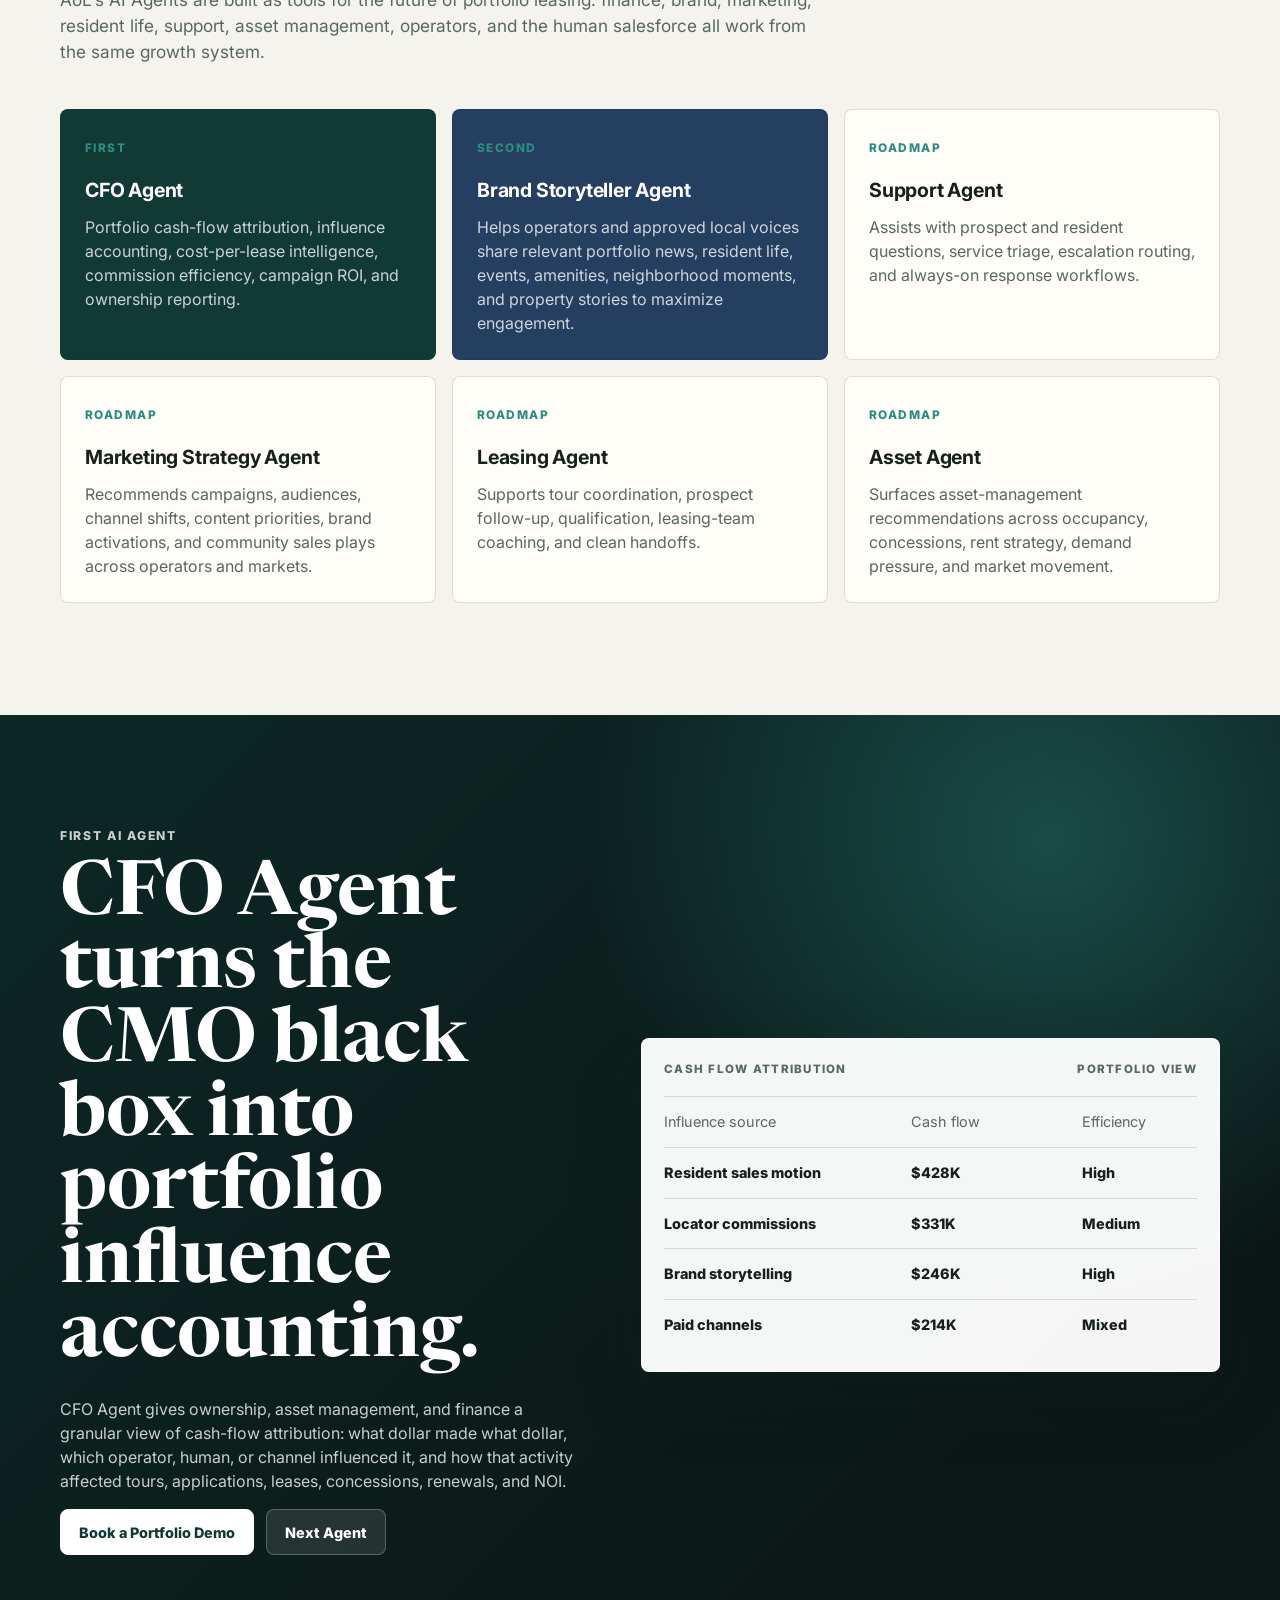
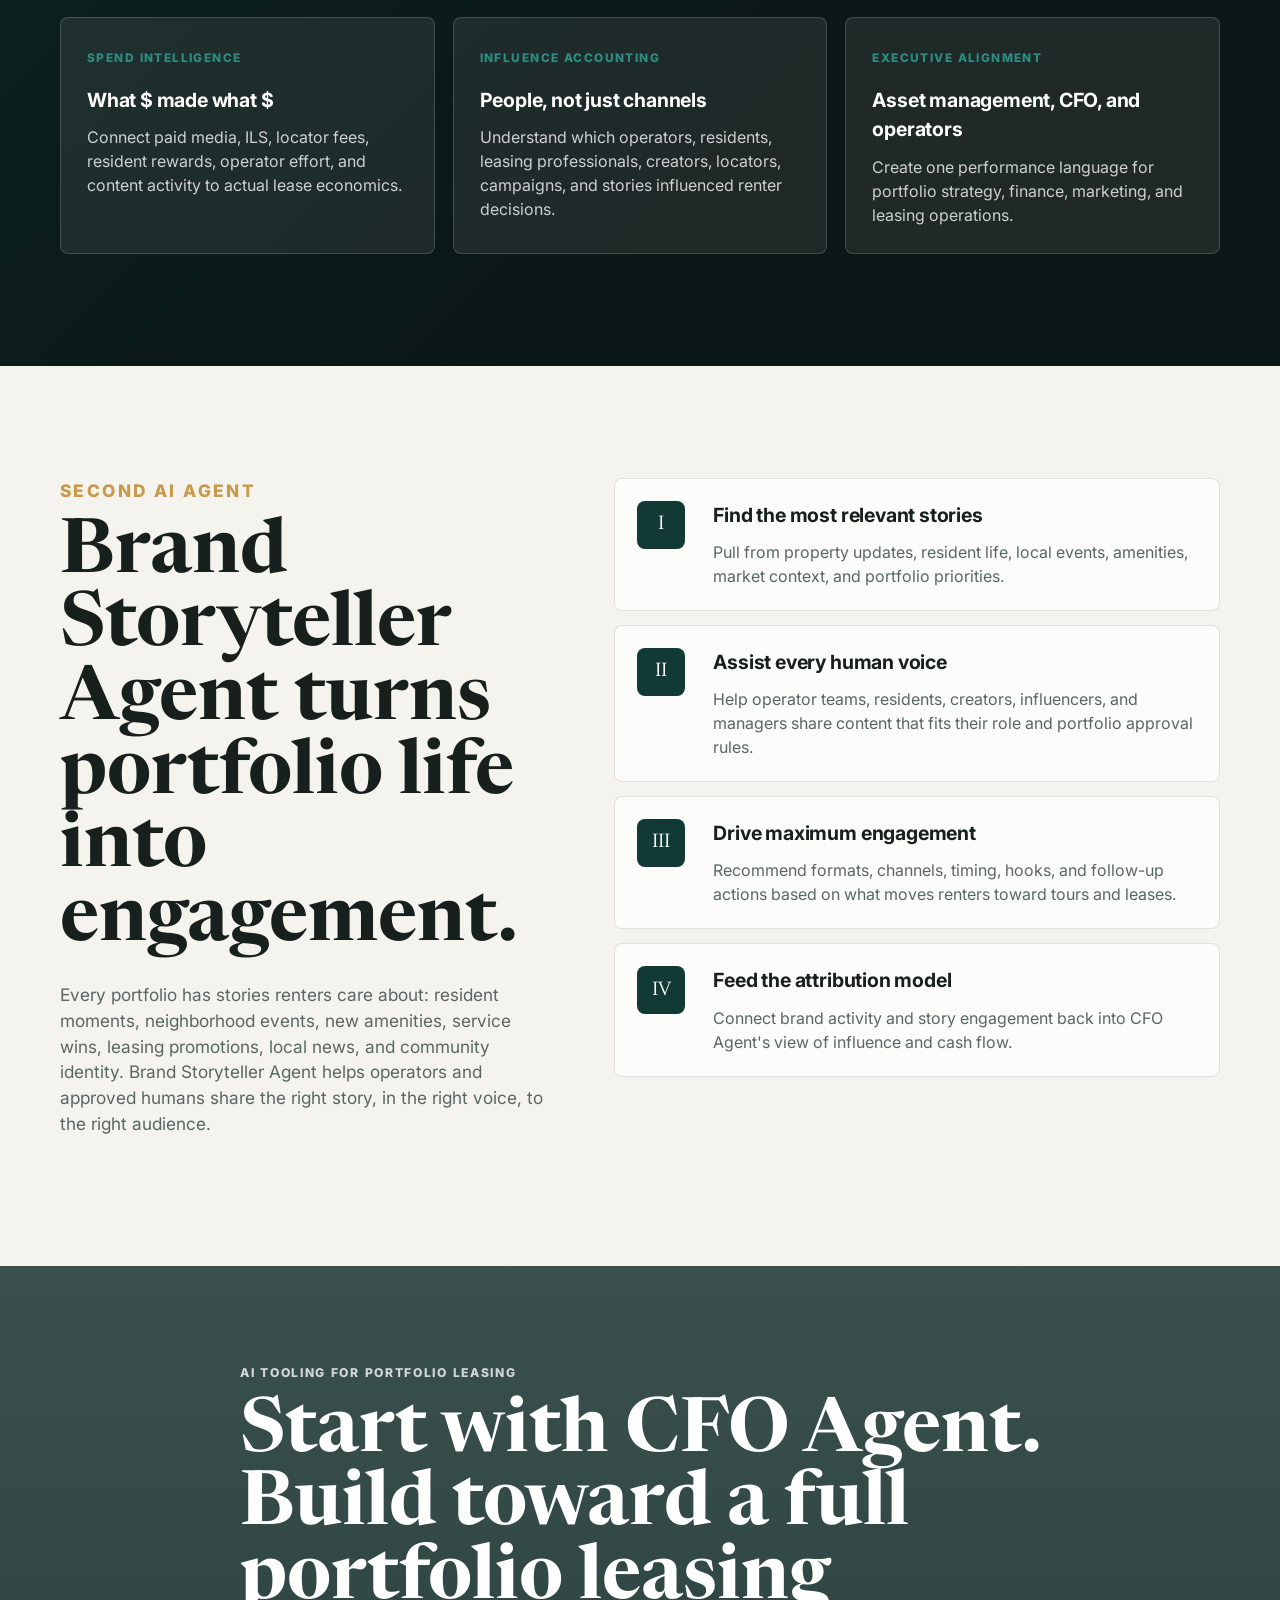
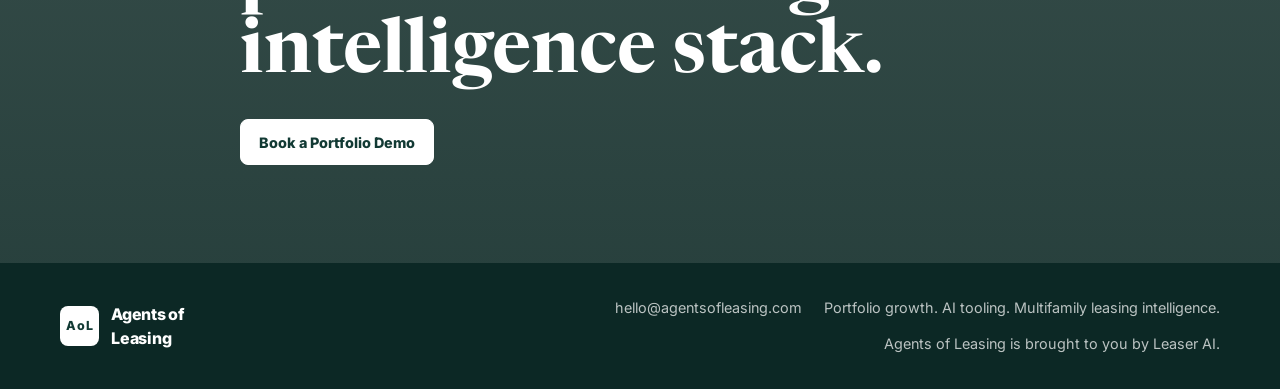
==== commit 53a6abed: "Reposition site for ownership and asset managers" ====
--- a/ai-agents.html
+++ b/ai-agents.html
@@ -3,10 +3,10 @@
 <head>
   <meta charset="UTF-8" />
   <meta name="viewport" content="width=device-width, initial-scale=1.0" />
-  <title>Agents of Leasing - AI Agents for the Future of Leasing</title>
-  <meta name="description" content="AI Agents for multifamily leasing, starting with the CFO Agent for cash-flow attribution and the Brand Storyteller Agent for portfolio engagement." />
-  <meta property="og:title" content="Agents of Leasing - AI Agents for the Future of Leasing" />
-  <meta property="og:description" content="CFO Agent first. Brand Storyteller second. A full AI tooling layer for leasing, marketing, support, residents, and asset teams." />
+  <title>Agents of Leasing - AI Agents for Portfolio Leasing Intelligence</title>
+  <meta name="description" content="AI Agents for ownership groups and asset managers, starting with the CFO Agent for portfolio cash-flow attribution and the Brand Storyteller Agent for operator-led engagement." />
+  <meta property="og:title" content="Agents of Leasing - AI Agents for Portfolio Leasing Intelligence" />
+  <meta property="og:description" content="CFO Agent first. Brand Storyteller second. A portfolio AI layer for asset management, finance, operators, marketing, support, and resident life." />
   <meta property="og:type" content="website" />
   <meta property="og:image" content="https://images.unsplash.com/photo-1486406146926-c627a92ad1ab?auto=format&fit=crop&w=1600&q=80" />
   <meta name="twitter:card" content="summary_large_image" />
@@ -34,7 +34,7 @@
       <a href="#cfo-agent">CFO Agent</a>
       <a href="#brand-agent">Brand Storyteller</a>
     </nav>
-    <a class="header-cta" href="mailto:hello@agentsofleasing.com?subject=Agents%20of%20Leasing%20Demo">Book Demo</a>
+    <a class="header-cta" href="mailto:hello@agentsofleasing.com?subject=Agents%20of%20Leasing%20Demo">Portfolio Demo</a>
   </header>
 
   <main id="top">
@@ -45,13 +45,13 @@
       <div class="hero-overlay" aria-hidden="true"></div>
       <div class="container hero-grid">
         <div class="hero-copy">
-          <p class="eyebrow">AI agents for the leasing industry</p>
-          <h1>The tooling layer behind the AoL growth salesforce.</h1>
+          <p class="eyebrow">AI agents for ownership and asset management</p>
+          <h1>The intelligence layer behind the AoL portfolio growth system.</h1>
           <p class="hero-lede">
-            Human Agents create trust, engagement, and leasing demand. AI Agents help every role perform better, starting with finance-grade attribution and brand storytelling that keeps properties alive in the market.
+            Human Agents create trust, engagement, and leasing demand. AI Agents give asset managers, finance teams, and operators the tools to understand, coordinate, and improve performance across the portfolio.
           </p>
           <div class="hero-actions">
-            <a class="btn btn-primary" href="mailto:hello@agentsofleasing.com?subject=Agents%20of%20Leasing%20Demo">Book a Demo</a>
+            <a class="btn btn-primary" href="mailto:hello@agentsofleasing.com?subject=Agents%20of%20Leasing%20Demo">Book a Portfolio Demo</a>
             <a class="btn btn-secondary" href="#agent-suite">See the Suite</a>
           </div>
           <div class="hero-points" aria-label="AI agent highlights">
@@ -68,7 +68,7 @@
           <div class="cashflow-card">
             <p class="metric-label">First agent</p>
             <strong>CFO</strong>
-            <span>Cash-flow attribution and influence accounting for every lease</span>
+            <span>Portfolio cash-flow attribution and influence accounting for every lease</span>
           </div>
           <div class="attribution-list">
             <div>
@@ -88,7 +88,7 @@
               <strong>Stories</strong>
             </div>
           </div>
-          <p class="panel-note">Each AI Agent assists a human function rather than replacing the human layer that creates trust.</p>
+          <p class="panel-note">Each AI Agent assists the human functions operators run locally while giving ownership portfolio-level visibility.</p>
         </aside>
       </div>
     </section>
@@ -97,21 +97,21 @@
       <div class="container">
         <div class="section-heading compact">
           <p class="eyebrow">Agent suite</p>
-          <h2>CFO Agent first. Brand Storyteller second. More agents around the leasing business.</h2>
+          <h2>CFO Agent first. Brand Storyteller second. More agents around the portfolio leasing business.</h2>
           <p>
-            AoL's AI Agents are built as tools for the future of leasing: finance, brand, marketing, resident life, support, asset management, and the human salesforce all work from the same growth system.
+            AoL's AI Agents are built as tools for the future of portfolio leasing: finance, brand, marketing, resident life, support, asset management, operators, and the human salesforce all work from the same growth system.
           </p>
         </div>
         <div class="agent-grid">
           <article class="feature-card highlighted">
             <span>First</span>
             <h3>CFO Agent</h3>
-            <p>Cash-flow attribution, influence accounting, cost-per-lease intelligence, commission efficiency, campaign ROI, and portfolio reporting.</p>
+            <p>Portfolio cash-flow attribution, influence accounting, cost-per-lease intelligence, commission efficiency, campaign ROI, and ownership reporting.</p>
           </article>
           <article class="feature-card highlighted-alt">
             <span>Second</span>
             <h3>Brand Storyteller Agent</h3>
-            <p>Helps anyone share relevant portfolio news, resident life, events, amenities, neighborhood moments, and property stories to maximize engagement.</p>
+            <p>Helps operators and approved local voices share relevant portfolio news, resident life, events, amenities, neighborhood moments, and property stories to maximize engagement.</p>
           </article>
           <article class="feature-card">
             <span>Roadmap</span>
@@ -121,7 +121,7 @@
           <article class="feature-card">
             <span>Roadmap</span>
             <h3>Marketing Strategy Agent</h3>
-            <p>Recommends campaigns, audiences, channel shifts, content priorities, brand activations, and community sales plays.</p>
+            <p>Recommends campaigns, audiences, channel shifts, content priorities, brand activations, and community sales plays across operators and markets.</p>
           </article>
           <article class="feature-card">
             <span>Roadmap</span>
@@ -131,7 +131,7 @@
           <article class="feature-card">
             <span>Roadmap</span>
             <h3>Asset Agent</h3>
-            <p>Surfaces portfolio recommendations across occupancy, concessions, rent strategy, demand pressure, and market movement.</p>
+            <p>Surfaces asset-management recommendations across occupancy, concessions, rent strategy, demand pressure, and market movement.</p>
           </article>
         </div>
       </div>
@@ -141,19 +141,19 @@
       <div class="container cfo-grid">
         <div>
           <p class="eyebrow">First AI Agent</p>
-          <h2>CFO Agent turns the CMO black box into influence accounting.</h2>
+          <h2>CFO Agent turns the CMO black box into portfolio influence accounting.</h2>
           <p>
-            CFO Agent gives owners and operators a granular view of cash-flow attribution: what dollar made what dollar, which human or channel influenced it, and how that activity affected tours, applications, leases, concessions, renewals, and NOI.
+            CFO Agent gives ownership, asset management, and finance a granular view of cash-flow attribution: what dollar made what dollar, which operator, human, or channel influenced it, and how that activity affected tours, applications, leases, concessions, renewals, and NOI.
           </p>
           <div class="hero-actions">
-            <a class="btn btn-primary" href="mailto:hello@agentsofleasing.com?subject=Agents%20of%20Leasing%20Demo">Book a Demo</a>
+            <a class="btn btn-primary" href="mailto:hello@agentsofleasing.com?subject=Agents%20of%20Leasing%20Demo">Book a Portfolio Demo</a>
             <a class="btn btn-secondary" href="#brand-agent">Next Agent</a>
           </div>
         </div>
         <div class="ledger">
           <div class="ledger-header">
             <span>Cash Flow Attribution</span>
-            <span>CFO View</span>
+            <span>Portfolio View</span>
           </div>
           <div class="ledger-row">
             <span>Influence source</span>
@@ -186,17 +186,17 @@
         <article>
           <span>Spend intelligence</span>
           <h3>What $ made what $</h3>
-          <p>Connect paid media, ILS, locator fees, resident rewards, employee effort, and content activity to actual lease economics.</p>
+          <p>Connect paid media, ILS, locator fees, resident rewards, operator effort, and content activity to actual lease economics.</p>
         </article>
         <article>
           <span>Influence accounting</span>
           <h3>People, not just channels</h3>
-          <p>Understand which residents, leasing professionals, creators, locators, campaigns, and stories influenced renter decisions.</p>
+          <p>Understand which operators, residents, leasing professionals, creators, locators, campaigns, and stories influenced renter decisions.</p>
         </article>
         <article>
           <span>Executive alignment</span>
-          <h3>CFO, CMO, and COO</h3>
-          <p>Create one performance language for marketing, leasing operations, portfolio strategy, and finance.</p>
+          <h3>Asset management, CFO, and operators</h3>
+          <p>Create one performance language for portfolio strategy, finance, marketing, and leasing operations.</p>
         </article>
       </div>
     </section>
@@ -205,9 +205,9 @@
       <div class="container split">
         <div>
           <p class="eyebrow">Second AI Agent</p>
-          <h2>Brand Storyteller Agent turns property life into engagement.</h2>
+          <h2>Brand Storyteller Agent turns portfolio life into engagement.</h2>
           <p>
-            Every portfolio has stories renters care about: resident moments, neighborhood events, new amenities, service wins, leasing promotions, local news, and community identity. Brand Storyteller Agent helps approved humans share the right story, in the right voice, to the right audience.
+            Every portfolio has stories renters care about: resident moments, neighborhood events, new amenities, service wins, leasing promotions, local news, and community identity. Brand Storyteller Agent helps operators and approved humans share the right story, in the right voice, to the right audience.
           </p>
         </div>
         <ol class="steps">
@@ -222,7 +222,7 @@
             <span>II</span>
             <div>
               <h3>Assist every human voice</h3>
-              <p>Help leasing teams, residents, creators, influencers, and managers share content that fits their role and approval rules.</p>
+              <p>Help operator teams, residents, creators, influencers, and managers share content that fits their role and portfolio approval rules.</p>
             </div>
           </li>
           <li>
@@ -245,9 +245,9 @@
 
     <section class="final-cta section-dark">
       <div class="container final-inner">
-        <p class="eyebrow">AI tooling for the future of leasing</p>
-        <h2>Start with CFO Agent. Build toward a full leasing intelligence stack.</h2>
-        <a class="btn btn-primary" href="mailto:hello@agentsofleasing.com?subject=Agents%20of%20Leasing%20Demo">Book a Demo</a>
+        <p class="eyebrow">AI tooling for portfolio leasing</p>
+        <h2>Start with CFO Agent. Build toward a full portfolio leasing intelligence stack.</h2>
+        <a class="btn btn-primary" href="mailto:hello@agentsofleasing.com?subject=Agents%20of%20Leasing%20Demo">Book a Portfolio Demo</a>
       </div>
     </section>
   </main>
@@ -260,7 +260,7 @@
       </a>
       <div>
         <a href="mailto:hello@agentsofleasing.com">hello@agentsofleasing.com</a>
-        <span>Growth salesforce. AI tooling. Multifamily leasing.</span>
+        <span>Portfolio growth. AI tooling. Multifamily leasing intelligence.</span>
         <span>Agents of Leasing is brought to you by <a href="https://LeaserAI.com">Leaser AI</a>.</span>
       </div>
     </div>
--- a/styles.css
+++ b/styles.css
@@ -360,7 +360,9 @@
 
 .panel-note {
   margin-bottom: 0;
+  color: var(--ink);
   font-size: 0.9rem;
+  font-weight: 700;
 }
 
 .section-heading {
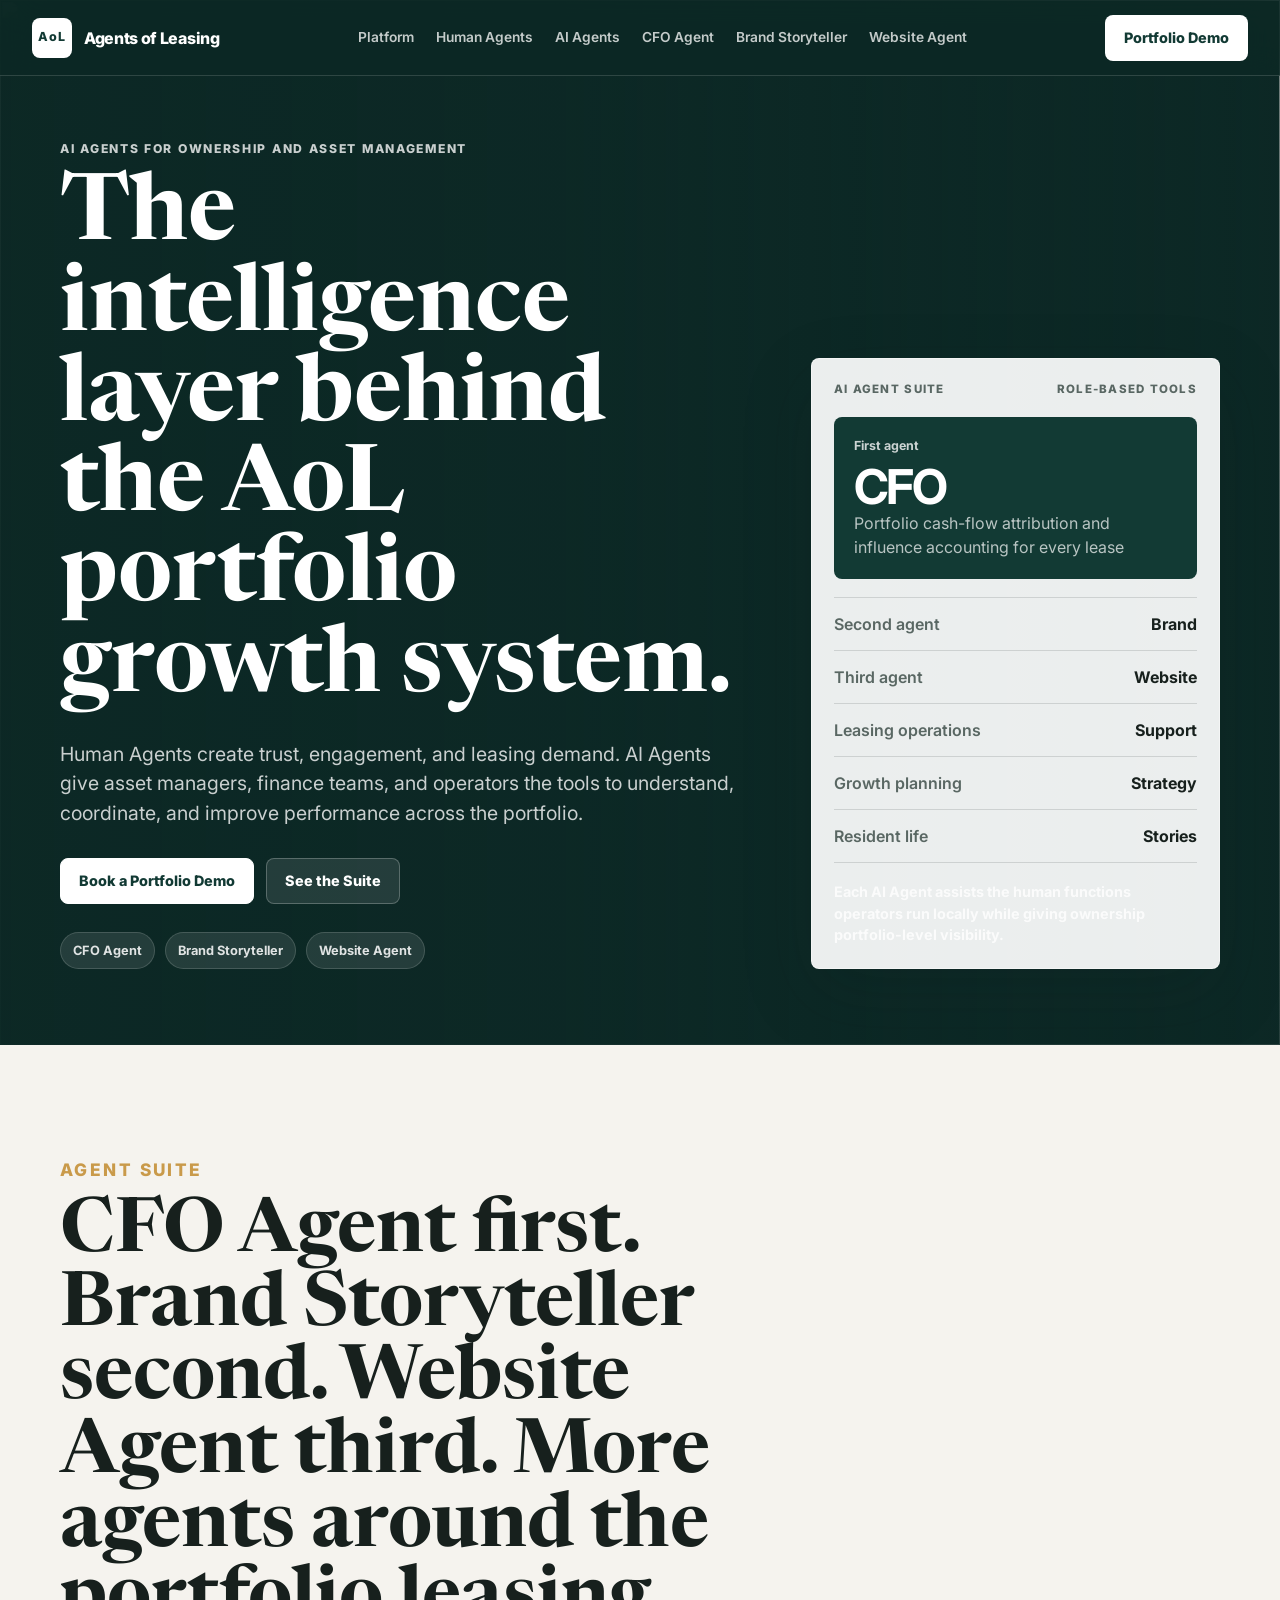
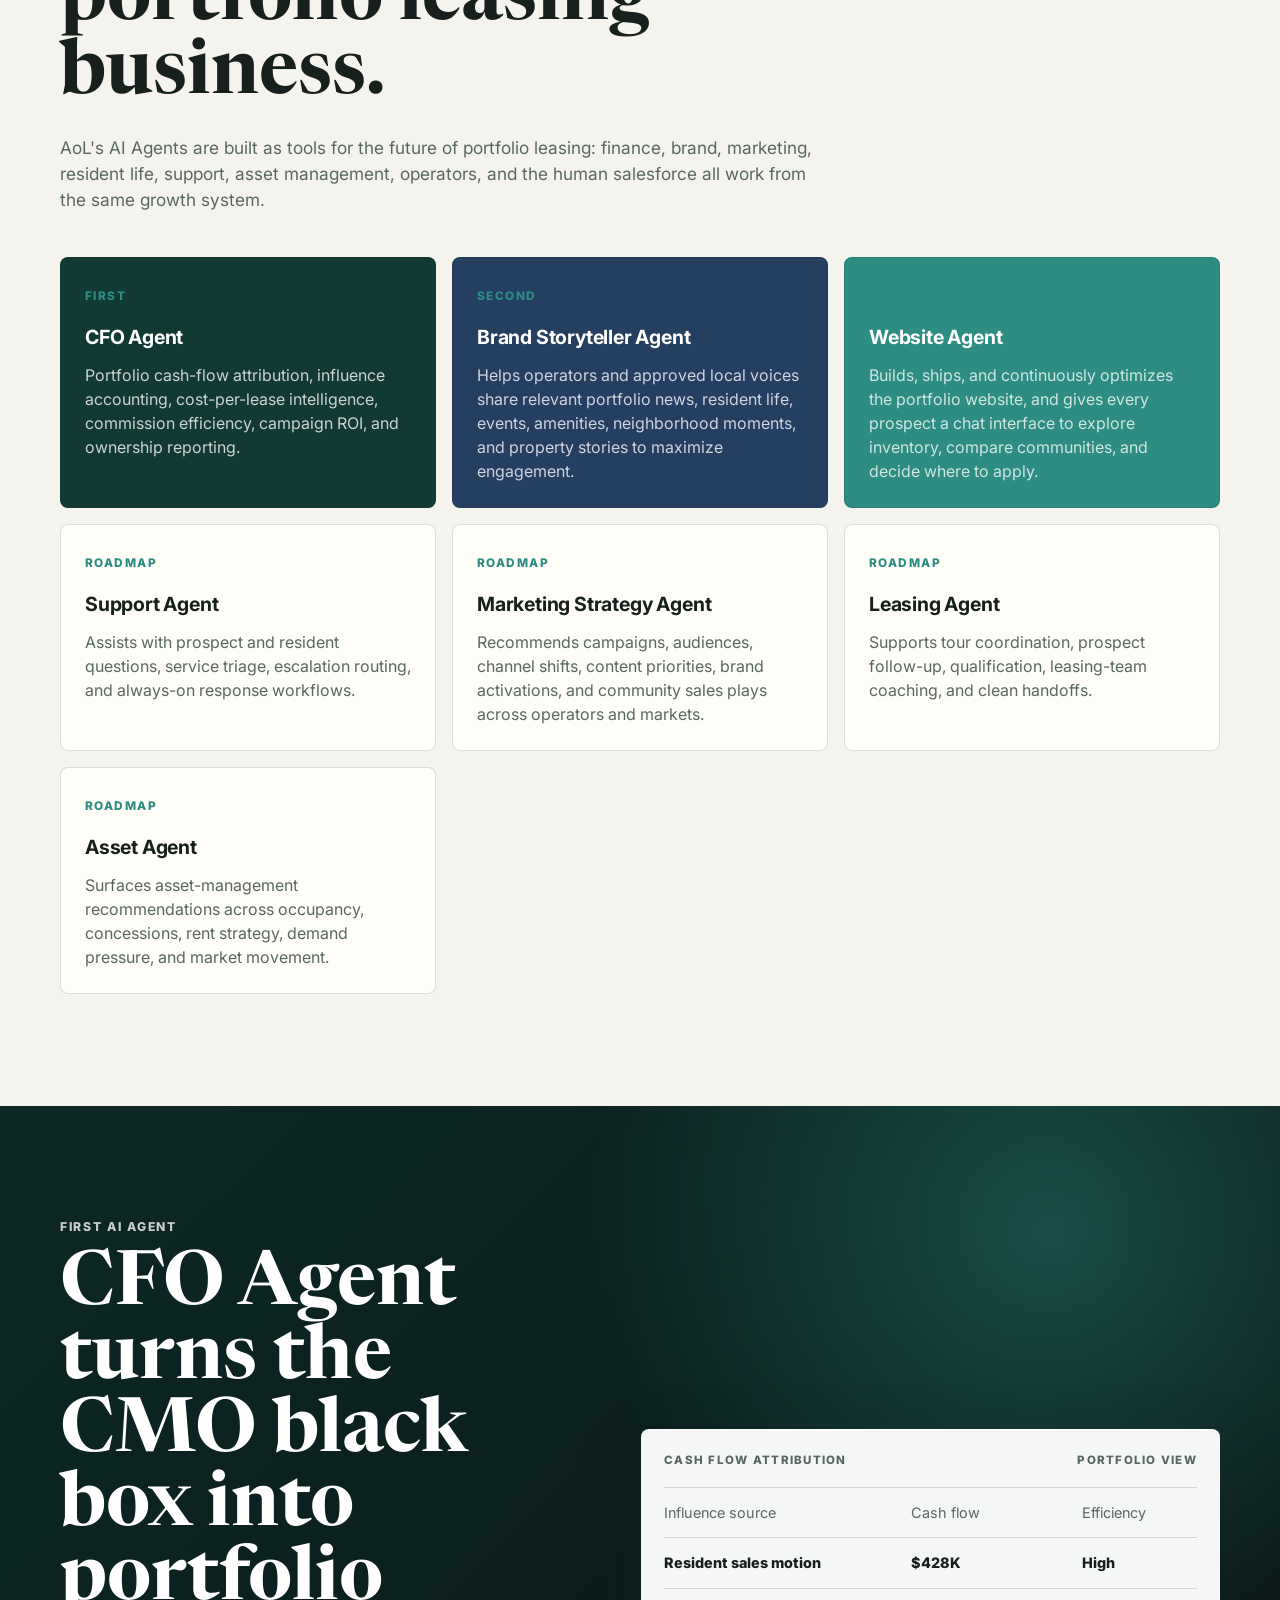
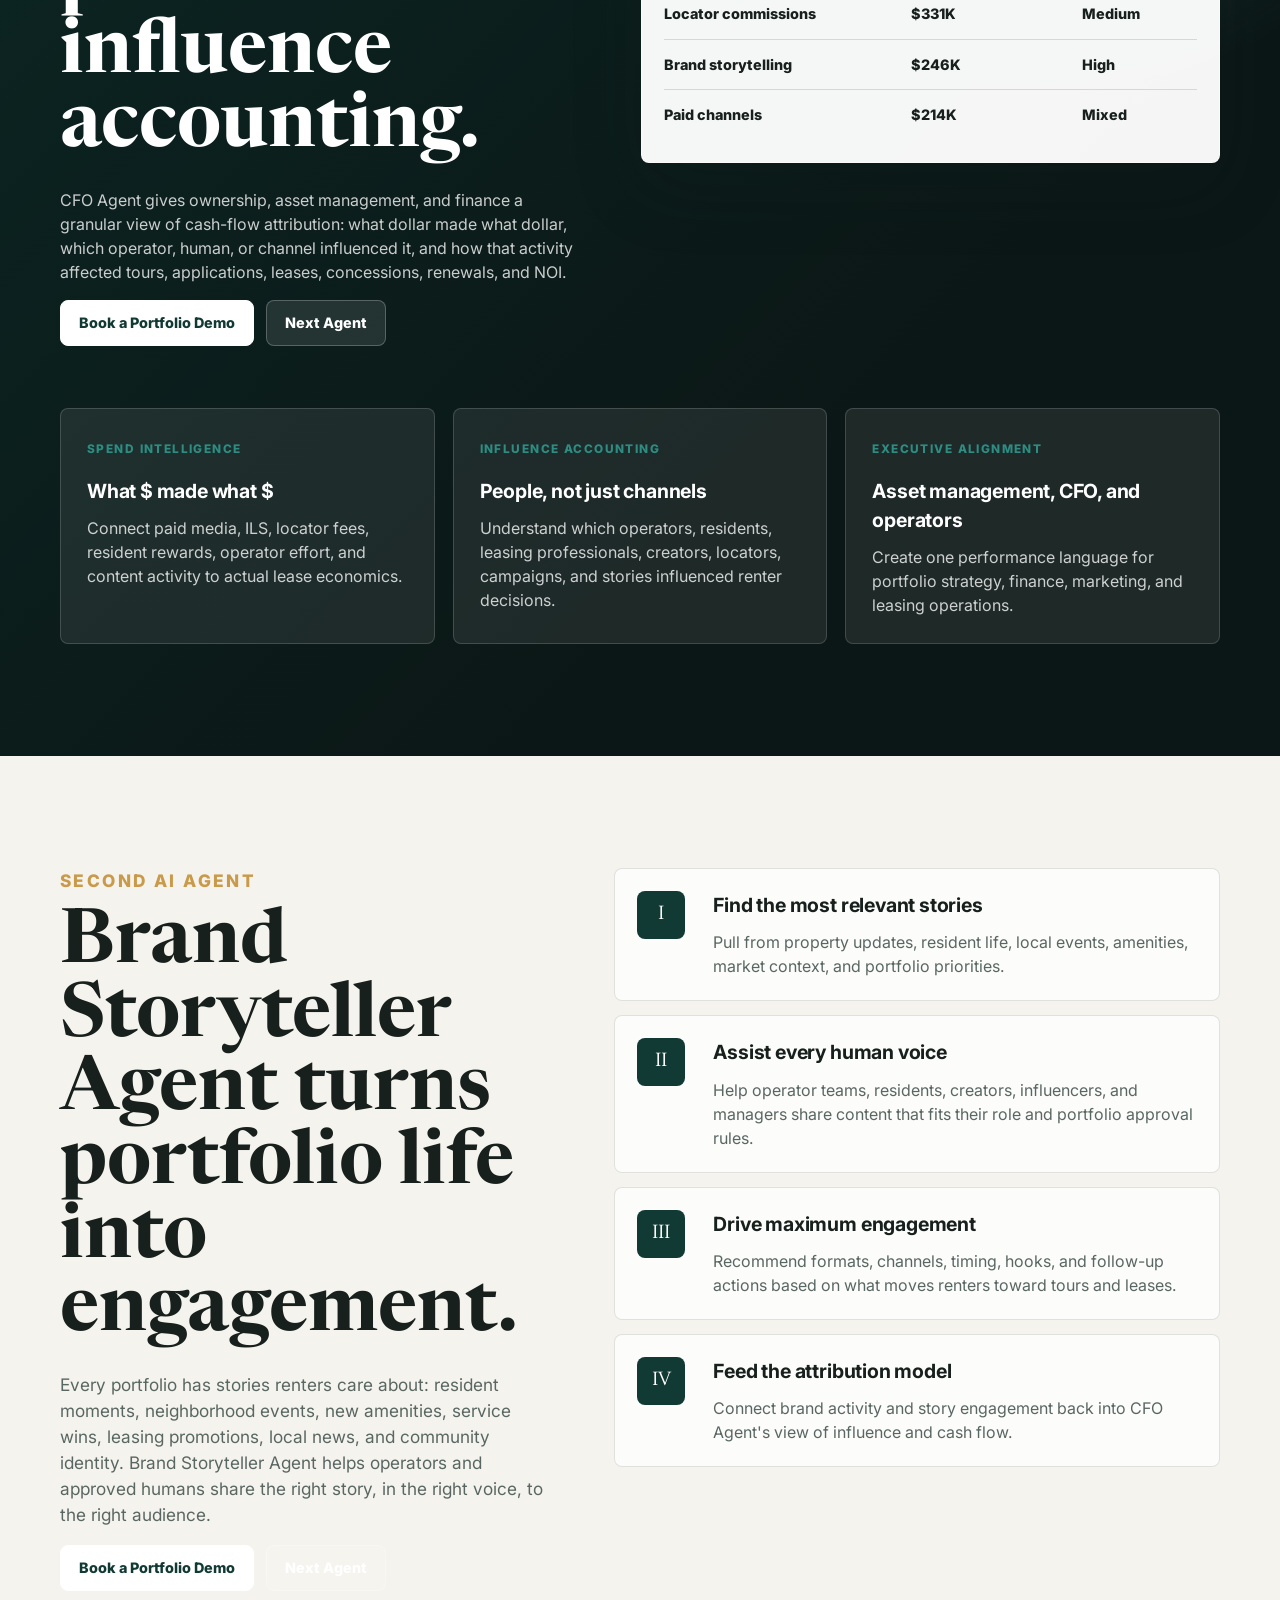
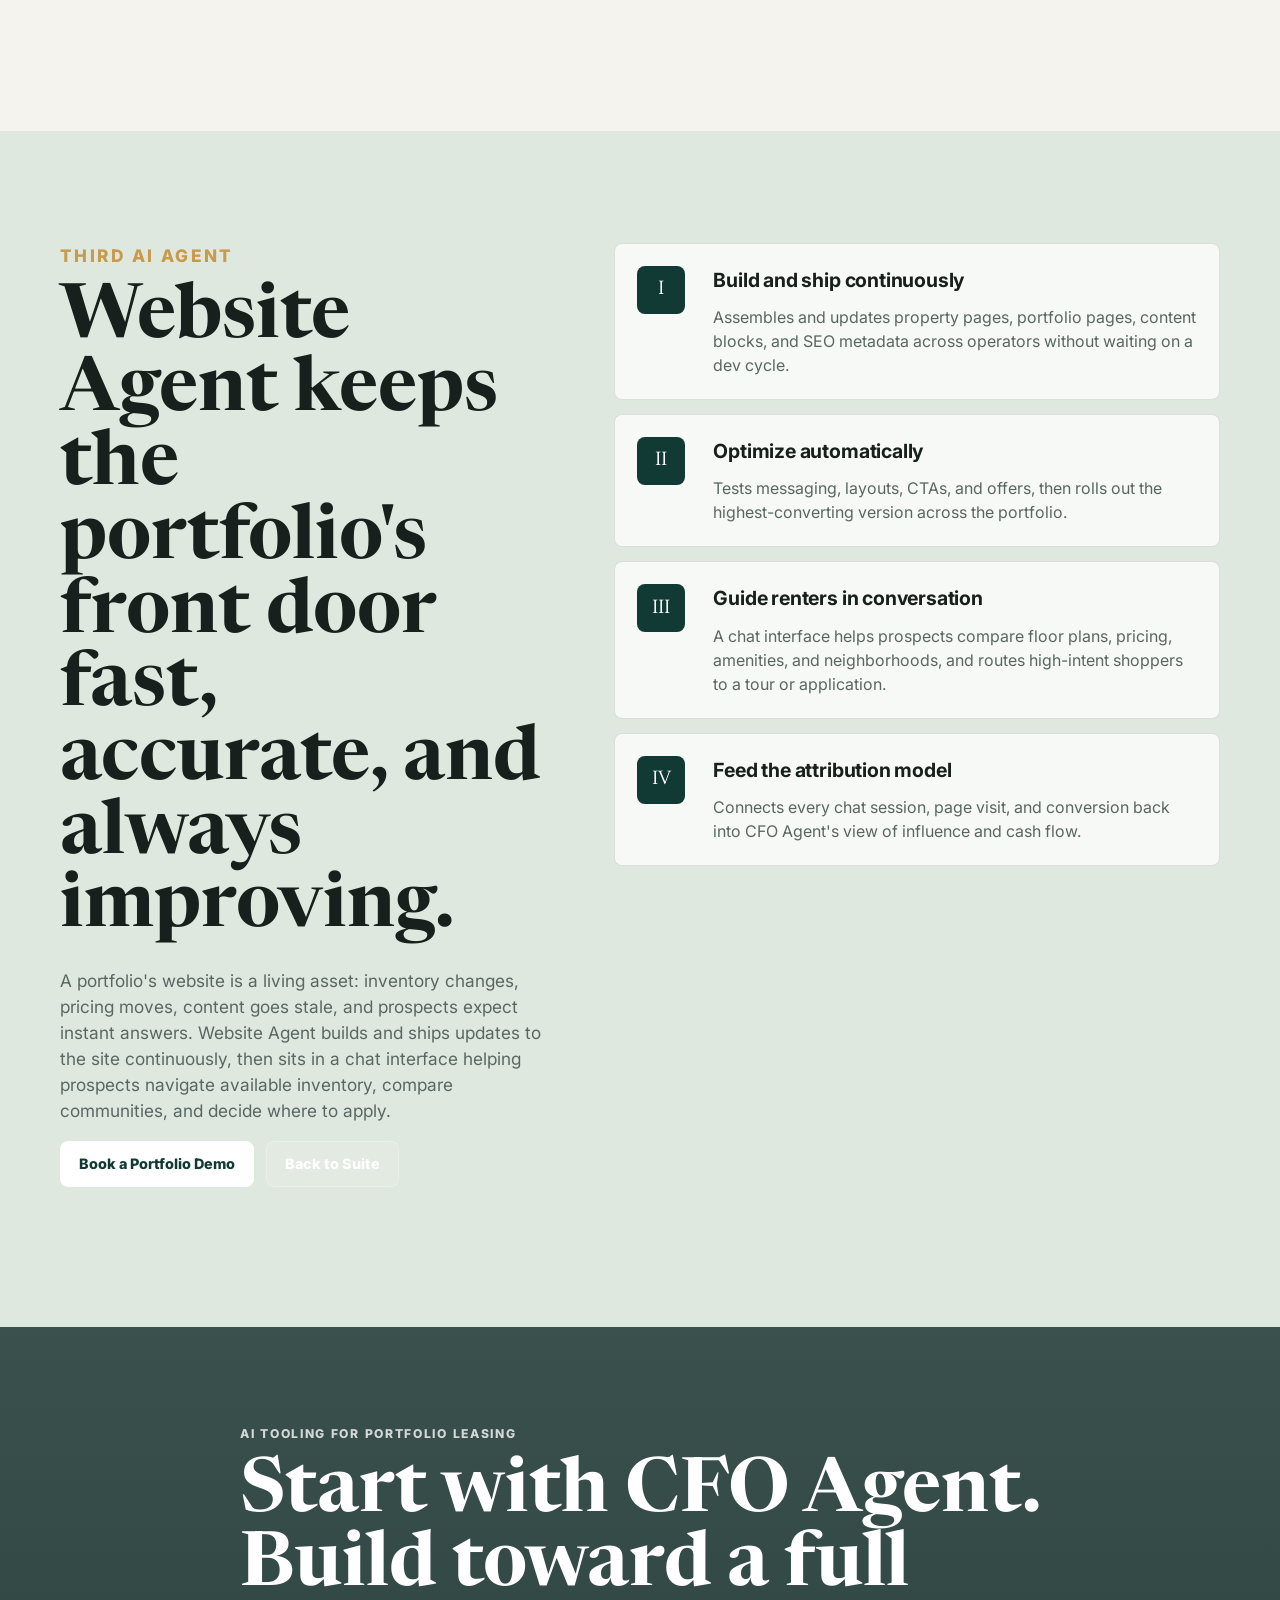
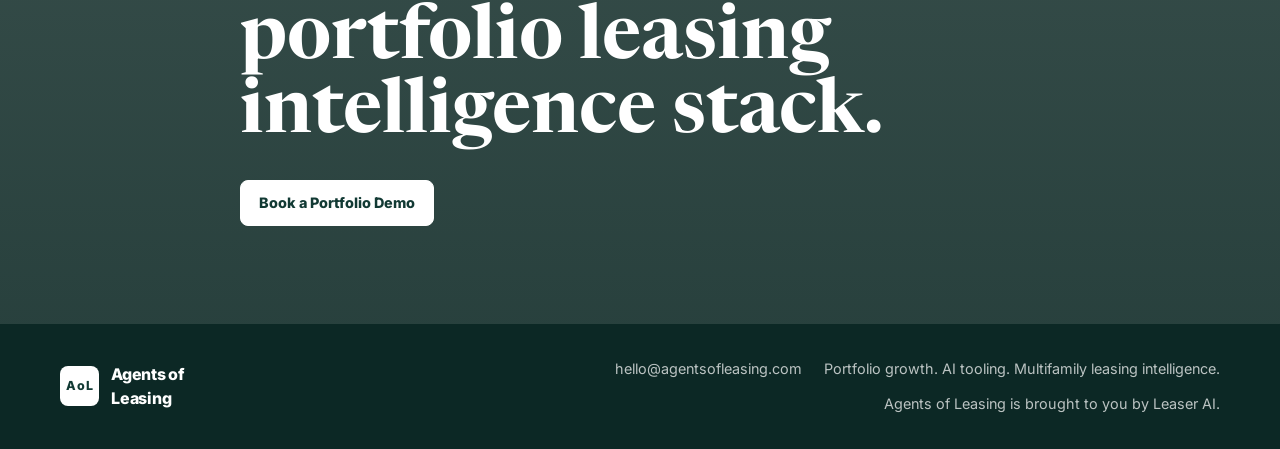
==== commit 797df7df: "Add Website Agent as third AI agent in the suite Builds/optimizes the portfolio website continuously" ====
--- a/ai-agents.html
+++ b/ai-agents.html
@@ -4,12 +4,24 @@
   <meta charset="UTF-8" />
   <meta name="viewport" content="width=device-width, initial-scale=1.0" />
   <title>Agents of Leasing - AI Agents for Portfolio Leasing Intelligence</title>
-  <meta name="description" content="AI Agents for ownership groups and asset managers, starting with the CFO Agent for portfolio cash-flow attribution and the Brand Storyteller Agent for operator-led engagement." />
+  <meta name="description" content="AI Agents for ownership groups and asset managers, starting with CFO Agent for portfolio cash-flow attribution, Brand Storyteller Agent for operator-led engagement, and Website Agent for continuous site optimization and renter chat." />
+  <link rel="canonical" href="https://agentsofleasing.com/ai-agents.html" />
+  <meta property="og:site_name" content="Agents of Leasing" />
   <meta property="og:title" content="Agents of Leasing - AI Agents for Portfolio Leasing Intelligence" />
-  <meta property="og:description" content="CFO Agent first. Brand Storyteller second. A portfolio AI layer for asset management, finance, operators, marketing, support, and resident life." />
+  <meta property="og:description" content="CFO Agent first. Brand Storyteller second. Website Agent third. A portfolio AI layer for asset management, finance, operators, marketing, support, and resident life." />
   <meta property="og:type" content="website" />
-  <meta property="og:image" content="https://images.unsplash.com/photo-1486406146926-c627a92ad1ab?auto=format&fit=crop&w=1600&q=80" />
+  <meta property="og:url" content="https://agentsofleasing.com/ai-agents.html" />
+  <meta property="og:image" content="https://agentsofleasing.com/og-image.png" />
+  <meta property="og:image:secure_url" content="https://agentsofleasing.com/og-image.png" />
+  <meta property="og:image:type" content="image/png" />
+  <meta property="og:image:width" content="1200" />
+  <meta property="og:image:height" content="630" />
+  <meta property="og:image:alt" content="Agents of Leasing AI agents for portfolio leasing intelligence" />
   <meta name="twitter:card" content="summary_large_image" />
+  <meta name="twitter:title" content="Agents of Leasing - AI Agents for Portfolio Leasing Intelligence" />
+  <meta name="twitter:description" content="CFO Agent first. Brand Storyteller second. Website Agent third. AI tooling for portfolio leasing intelligence." />
+  <meta name="twitter:image" content="https://agentsofleasing.com/og-image.png" />
+  <meta name="twitter:image:alt" content="Agents of Leasing AI agents for portfolio leasing intelligence" />
   <link rel="preconnect" href="https://images.unsplash.com" />
   <link rel="preconnect" href="https://fonts.googleapis.com" />
   <link rel="preconnect" href="https://fonts.gstatic.com" crossorigin />
@@ -33,6 +45,7 @@
       <a href="ai-agents.html" aria-current="page">AI Agents</a>
       <a href="#cfo-agent">CFO Agent</a>
       <a href="#brand-agent">Brand Storyteller</a>
+      <a href="#website-agent">Website Agent</a>
     </nav>
     <a class="header-cta" href="mailto:hello@agentsofleasing.com?subject=Agents%20of%20Leasing%20Demo">Portfolio Demo</a>
   </header>
@@ -57,7 +70,7 @@
           <div class="hero-points" aria-label="AI agent highlights">
             <span>CFO Agent</span>
             <span>Brand Storyteller</span>
-            <span>Support + Strategy</span>
+            <span>Website Agent</span>
           </div>
         </div>
         <aside class="signal-panel" aria-label="AI agent suite preview">
@@ -76,6 +89,10 @@
               <strong>Brand</strong>
             </div>
             <div>
+              <span>Third agent</span>
+              <strong>Website</strong>
+            </div>
+            <div>
               <span>Leasing operations</span>
               <strong>Support</strong>
             </div>
@@ -97,7 +114,7 @@
       <div class="container">
         <div class="section-heading compact">
           <p class="eyebrow">Agent suite</p>
-          <h2>CFO Agent first. Brand Storyteller second. More agents around the portfolio leasing business.</h2>
+          <h2>CFO Agent first. Brand Storyteller second. Website Agent third. More agents around the portfolio leasing business.</h2>
           <p>
             AoL's AI Agents are built as tools for the future of portfolio leasing: finance, brand, marketing, resident life, support, asset management, operators, and the human salesforce all work from the same growth system.
           </p>
@@ -112,6 +129,11 @@
             <span>Second</span>
             <h3>Brand Storyteller Agent</h3>
             <p>Helps operators and approved local voices share relevant portfolio news, resident life, events, amenities, neighborhood moments, and property stories to maximize engagement.</p>
+          </article>
+          <article class="feature-card highlighted-tri">
+            <span>Third</span>
+            <h3>Website Agent</h3>
+            <p>Builds, ships, and continuously optimizes the portfolio website, and gives every prospect a chat interface to explore inventory, compare communities, and decide where to apply.</p>
           </article>
           <article class="feature-card">
             <span>Roadmap</span>
@@ -209,6 +231,10 @@
           <p>
             Every portfolio has stories renters care about: resident moments, neighborhood events, new amenities, service wins, leasing promotions, local news, and community identity. Brand Storyteller Agent helps operators and approved humans share the right story, in the right voice, to the right audience.
           </p>
+          <div class="hero-actions">
+            <a class="btn btn-primary" href="mailto:hello@agentsofleasing.com?subject=Agents%20of%20Leasing%20Demo">Book a Portfolio Demo</a>
+            <a class="btn btn-secondary" href="#website-agent">Next Agent</a>
+          </div>
         </div>
         <ol class="steps">
           <li>
@@ -237,6 +263,52 @@
             <div>
               <h3>Feed the attribution model</h3>
               <p>Connect brand activity and story engagement back into CFO Agent's view of influence and cash flow.</p>
+            </div>
+          </li>
+        </ol>
+      </div>
+    </section>
+
+    <section class="section band" id="website-agent">
+      <div class="container split">
+        <div>
+          <p class="eyebrow">Third AI Agent</p>
+          <h2>Website Agent keeps the portfolio's front door fast, accurate, and always improving.</h2>
+          <p>
+            A portfolio's website is a living asset: inventory changes, pricing moves, content goes stale, and prospects expect instant answers. Website Agent builds and ships updates to the site continuously, then sits in a chat interface helping prospects navigate available inventory, compare communities, and decide where to apply.
+          </p>
+          <div class="hero-actions">
+            <a class="btn btn-primary" href="mailto:hello@agentsofleasing.com?subject=Agents%20of%20Leasing%20Demo">Book a Portfolio Demo</a>
+            <a class="btn btn-secondary" href="#agent-suite">Back to Suite</a>
+          </div>
+        </div>
+        <ol class="steps">
+          <li>
+            <span>I</span>
+            <div>
+              <h3>Build and ship continuously</h3>
+              <p>Assembles and updates property pages, portfolio pages, content blocks, and SEO metadata across operators without waiting on a dev cycle.</p>
+            </div>
+          </li>
+          <li>
+            <span>II</span>
+            <div>
+              <h3>Optimize automatically</h3>
+              <p>Tests messaging, layouts, CTAs, and offers, then rolls out the highest-converting version across the portfolio.</p>
+            </div>
+          </li>
+          <li>
+            <span>III</span>
+            <div>
+              <h3>Guide renters in conversation</h3>
+              <p>A chat interface helps prospects compare floor plans, pricing, amenities, and neighborhoods, and routes high-intent shoppers to a tour or application.</p>
+            </div>
+          </li>
+          <li>
+            <span>IV</span>
+            <div>
+              <h3>Feed the attribution model</h3>
+              <p>Connects every chat session, page visit, and conversion back into CFO Agent's view of influence and cash flow.</p>
             </div>
           </li>
         </ol>
--- a/styles.css
+++ b/styles.css
@@ -568,7 +568,7 @@
 
 .roadmap-grid {
   display: grid;
-  grid-template-columns: repeat(5, 1fr);
+  grid-template-columns: repeat(3, 1fr);
   gap: 14px;
 }
 
@@ -584,12 +584,18 @@
 }
 
 .highlighted p,
-.highlighted-alt p {
+.highlighted-alt p,
+.highlighted-tri p {
   color: rgba(255, 255, 255, 0.78);
 }
 
 .highlighted-alt {
   background: #243f60;
+  color: var(--white);
+}
+
+.highlighted-tri {
+  background: var(--teal);
   color: var(--white);
 }
 
